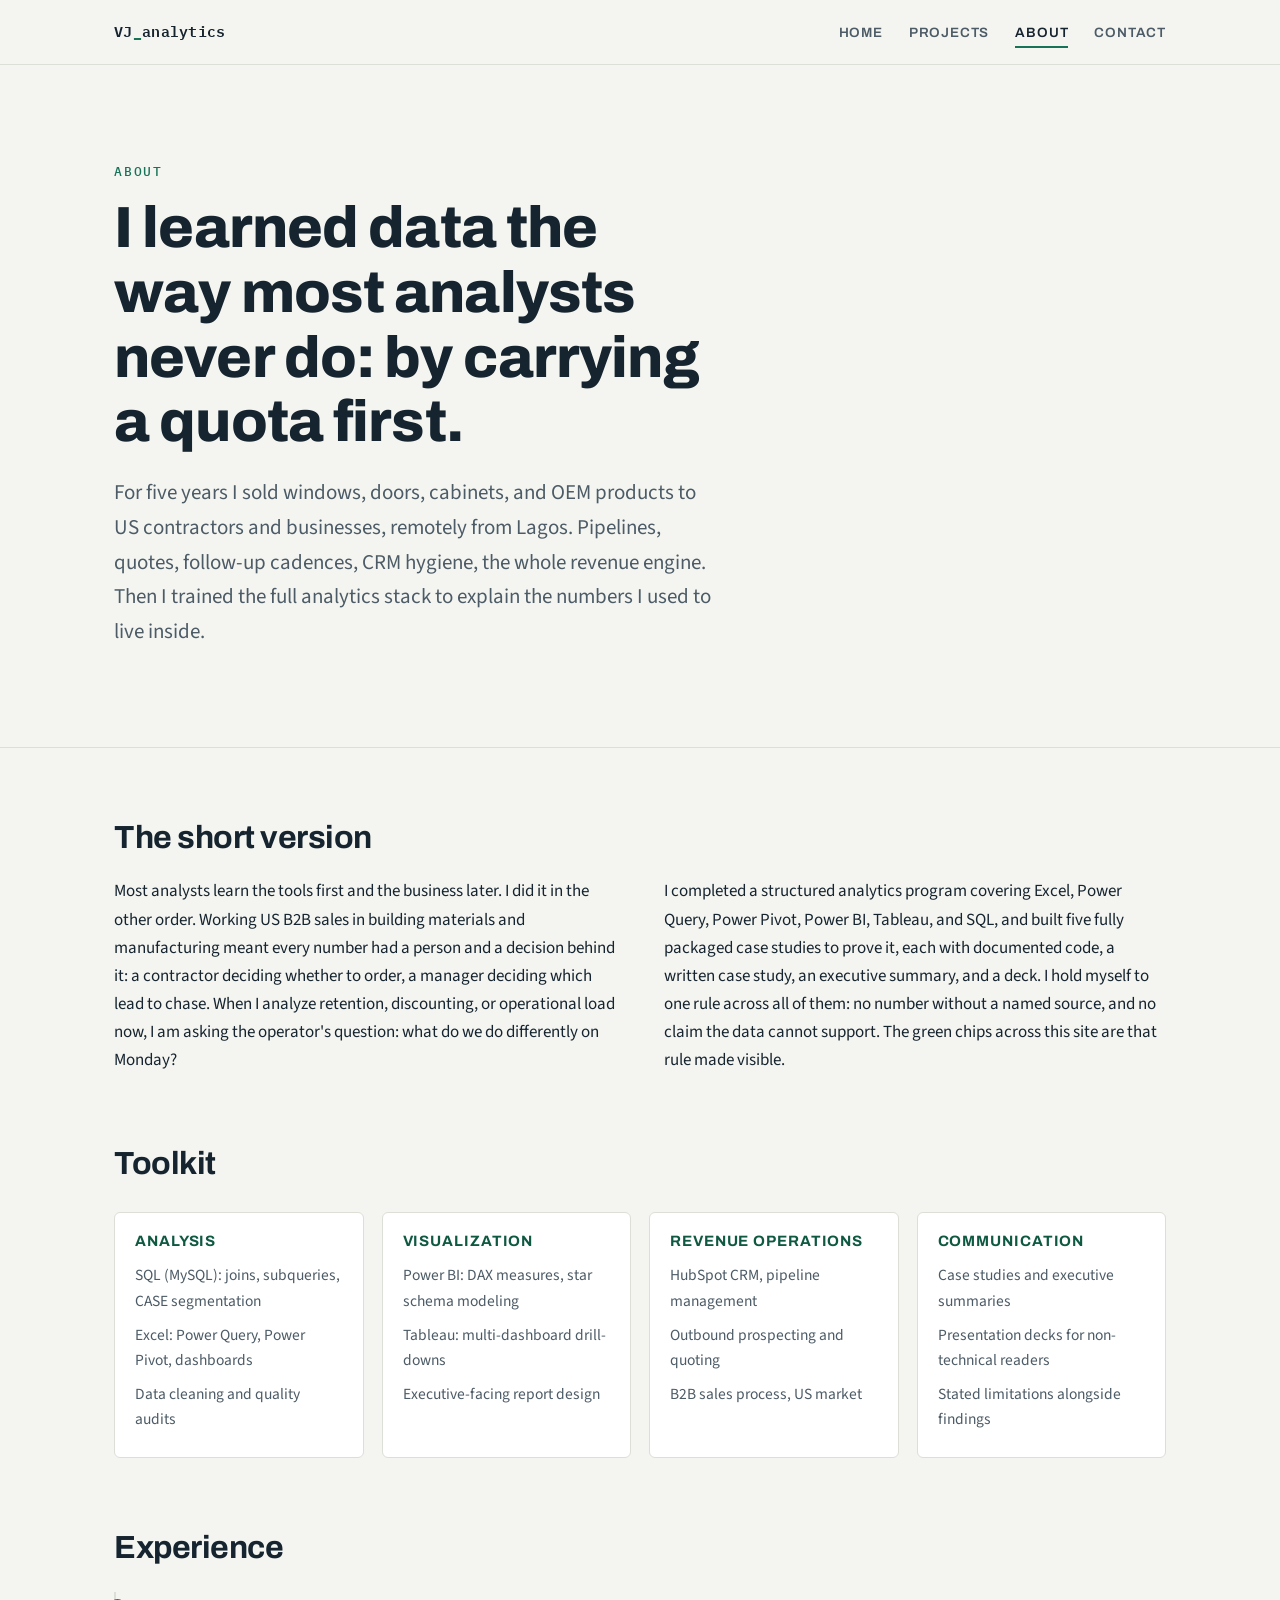
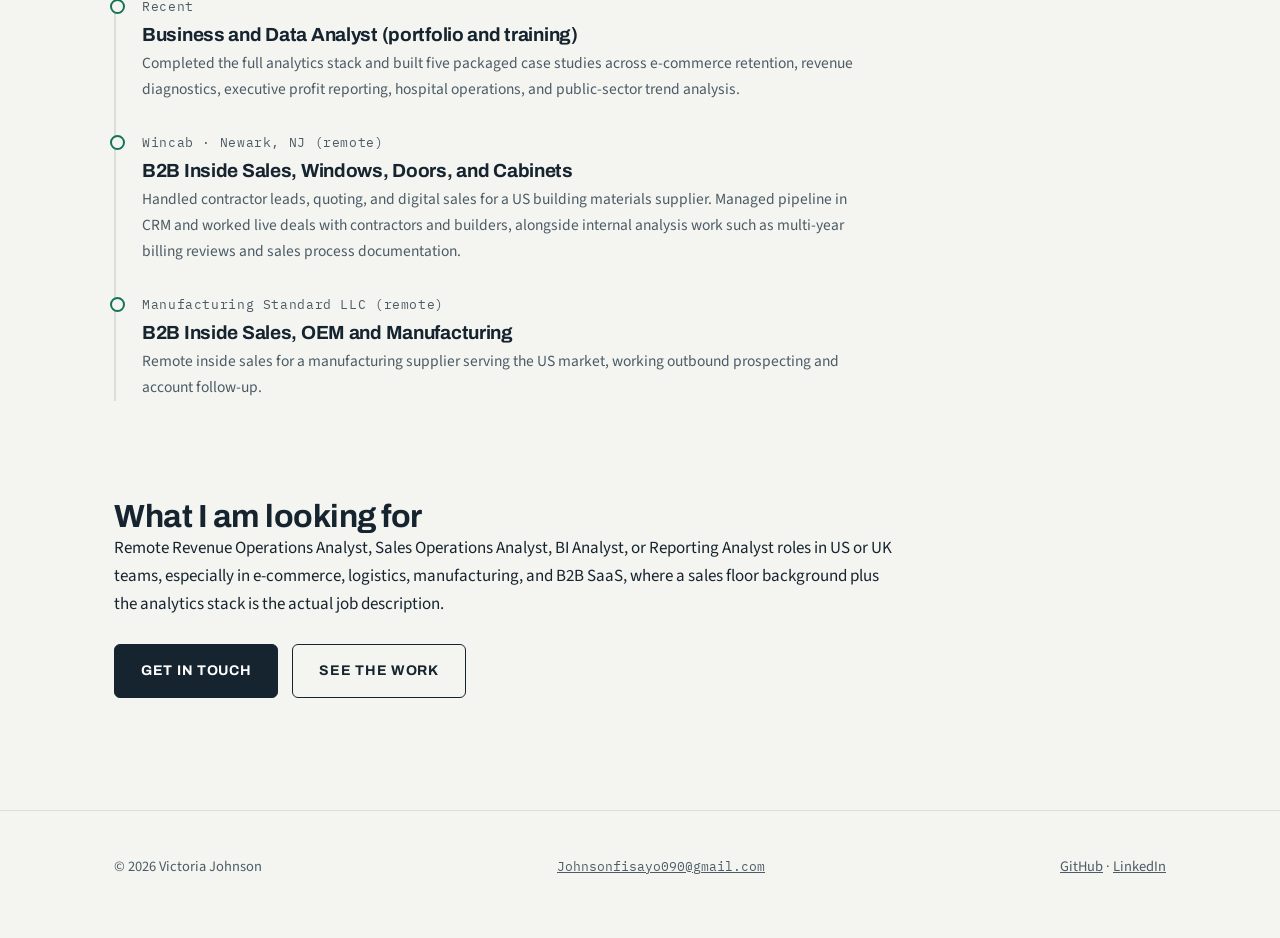
==== about.html @ cd7b1231 "Add files via upload Add portfolio website" ====
<!DOCTYPE html>
<html lang="en">
<head>
<meta charset="UTF-8">
<meta name="viewport" content="width=device-width, initial-scale=1">
<title>About · Victoria Johnson</title>
<meta name="description" content="Victoria Johnson: five years of US remote B2B sales, now a business and data analyst working in SQL, Power BI, Tableau, and Excel.">
<link rel="stylesheet" href="styles.css">
</head>
<body>
<header class="site"><div class="wrap nav">
  <a class="mark" href="index.html">VJ<b>_</b>analytics</a>
  <ul>
    <li><a href="index.html">Home</a></li>
    <li><a href="projects.html">Projects</a></li>
    <li><a class="on" href="about.html">About</a></li>
    <li><a href="contact.html">Contact</a></li>
  </ul>
</div></header>

<div class="hero" style="padding-bottom:64px"><div class="wrap">
  <div class="hero-grid">
    <div>
      <p class="eyebrow">About</p>
      <h1>I learned data the way most analysts never do: by carrying a quota first.</h1>
      <p class="lede">For five years I sold windows, doors, cabinets, and OEM products to US contractors and businesses, remotely from Lagos. Pipelines, quotes, follow-up cadences, CRM hygiene, the whole revenue engine. Then I trained the full analytics stack to explain the numbers I used to live inside.</p>
    </div>
    <figure class="portrait">
      <img src="assets/victoria-casual.jpg" alt="Victoria Johnson" onerror="this.closest('figure').style.display='none'">
      <figcaption>Lagos, Nigeria</figcaption>
    </figure>
  </div>
</div></div>

<section><div class="wrap">
  <h2>The short version</h2>
  <div class="two-col" style="margin-top:22px">
    <p>Most analysts learn the tools first and the business later. I did it in the other order. Working US B2B sales in building materials and manufacturing meant every number had a person and a decision behind it: a contractor deciding whether to order, a manager deciding which lead to chase. When I analyze retention, discounting, or operational load now, I am asking the operator's question: what do we do differently on Monday?</p>
    <p>I completed a structured analytics program covering Excel, Power Query, Power Pivot, Power BI, Tableau, and SQL, and built five fully packaged case studies to prove it, each with documented code, a written case study, an executive summary, and a deck. I hold myself to one rule across all of them: no number without a named source, and no claim the data cannot support. The green chips across this site are that rule made visible.</p>
  </div>
</div></section>

<section style="padding-top:0"><div class="wrap">
  <h2>Toolkit</h2>
  <div class="skill-groups">
    <div class="g"><h3>Analysis</h3><ul>
      <li>SQL (MySQL): joins, subqueries, CASE segmentation</li>
      <li>Excel: Power Query, Power Pivot, dashboards</li>
      <li>Data cleaning and quality audits</li>
    </ul></div>
    <div class="g"><h3>Visualization</h3><ul>
      <li>Power BI: DAX measures, star schema modeling</li>
      <li>Tableau: multi-dashboard drill-downs</li>
      <li>Executive-facing report design</li>
    </ul></div>
    <div class="g"><h3>Revenue operations</h3><ul>
      <li>HubSpot CRM, pipeline management</li>
      <li>Outbound prospecting and quoting</li>
      <li>B2B sales process, US market</li>
    </ul></div>
    <div class="g"><h3>Communication</h3><ul>
      <li>Case studies and executive summaries</li>
      <li>Presentation decks for non-technical readers</li>
      <li>Stated limitations alongside findings</li>
    </ul></div>
  </div>
</div></section>

<section style="padding-top:0"><div class="wrap">
  <h2>Experience</h2>
  <div class="timeline">
    <div class="t">
      <span class="when">Recent</span>
      <h3>Business and Data Analyst (portfolio and training)</h3>
      <p>Completed the full analytics stack and built five packaged case studies across e-commerce retention, revenue diagnostics, executive profit reporting, hospital operations, and public-sector trend analysis.</p>
    </div>
    <div class="t">
      <span class="when">Wincab · Newark, NJ (remote)</span>
      <h3>B2B Inside Sales, Windows, Doors, and Cabinets</h3>
      <p>Handled contractor leads, quoting, and digital sales for a US building materials supplier. Managed pipeline in CRM and worked live deals with contractors and builders, alongside internal analysis work such as multi-year billing reviews and sales process documentation.</p>
    </div>
    <div class="t">
      <span class="when">Manufacturing Standard LLC (remote)</span>
      <h3>B2B Inside Sales, OEM and Manufacturing</h3>
      <p>Remote inside sales for a manufacturing supplier serving the US market, working outbound prospecting and account follow-up.</p>
    </div>
  </div>
</div></section>

<section style="padding-top:0"><div class="wrap">
  <h2>What I am looking for</h2>
  <p>Remote Revenue Operations Analyst, Sales Operations Analyst, BI Analyst, or Reporting Analyst roles in US or UK teams, especially in e-commerce, logistics, manufacturing, and B2B SaaS, where a sales floor background plus the analytics stack is the actual job description.</p>
  <div class="btn-row" style="margin-top:26px">
    <a class="btn solid" href="contact.html">Get in touch</a>
    <a class="btn ghost" href="projects.html">See the work</a>
  </div>
</div></section>

<footer><div class="wrap foot">
  <span>© 2026 Victoria Johnson</span>
  <span class="mono"><a href="mailto:Johnsonfisayo090@gmail.com">Johnsonfisayo090@gmail.com</a></span>
  <span><a href="https://github.com/Vickytoria-lab">GitHub</a> · <a href="https://linkedin.com/in/victoria-johnson-a35b73405">LinkedIn</a></span>
</div></footer>
</body>
</html>
---- styles.css ----
/* Victoria Johnson · Evidence-ledger design system */
@import url('https://fonts.googleapis.com/css2?family=Archivo:wght@500;600;700;800&family=Source+Sans+3:ital,wght@0,400;0,600;1,400&family=IBM+Plex+Mono:wght@400;500;600&display=swap');

:root{
  --ink:#16242F;
  --ink-soft:#4C5B66;
  --paper:#F4F5F1;
  --panel:#FFFFFF;
  --line:#DBDFD6;
  --green:#177357;
  --green-deep:#0F5942;
  --green-soft:#E7F0EB;
  --amber:#A96A1C;
  --max:1100px;
  --radius:6px;
}
*{margin:0;padding:0;box-sizing:border-box}
html{scroll-behavior:smooth}
@media (prefers-reduced-motion:reduce){html{scroll-behavior:auto}*{animation:none!important;transition:none!important}}
body{
  font-family:'Source Sans 3',system-ui,sans-serif;
  font-size:17px;line-height:1.65;
  color:var(--ink);background:var(--paper);
  -webkit-font-smoothing:antialiased;
}
a{color:var(--green-deep)}
a:focus-visible,button:focus-visible{outline:2px solid var(--green);outline-offset:3px}
.wrap{max-width:var(--max);margin:0 auto;padding:0 24px}

/* ---------- nav ---------- */
header.site{
  position:sticky;top:0;z-index:50;
  background:rgba(244,245,241,.92);backdrop-filter:blur(8px);
  border-bottom:1px solid var(--line);
}
.nav{display:flex;align-items:center;justify-content:space-between;height:64px}
.mark{font-family:'IBM Plex Mono',monospace;font-weight:600;font-size:15px;color:var(--ink);text-decoration:none;letter-spacing:.02em}
.mark b{color:var(--green)}
.nav ul{display:flex;gap:26px;list-style:none}
.nav ul a{font-family:'Archivo',sans-serif;font-weight:600;font-size:13.5px;letter-spacing:.06em;text-transform:uppercase;text-decoration:none;color:var(--ink-soft);padding:6px 0;border-bottom:2px solid transparent}
.nav ul a:hover{color:var(--ink)}
.nav ul a.on{color:var(--ink);border-bottom-color:var(--green)}
@media(max-width:640px){.nav ul{gap:16px}.nav ul a{font-size:12px}}

/* ---------- type ---------- */
h1,h2,h3{font-family:'Archivo',sans-serif;line-height:1.12;letter-spacing:-.015em}
h1{font-weight:800;font-size:clamp(34px,5.5vw,58px)}
h2{font-weight:700;font-size:clamp(24px,3.2vw,32px)}
h3{font-weight:700;font-size:19px}
.eyebrow{font-family:'IBM Plex Mono',monospace;font-size:12.5px;font-weight:500;letter-spacing:.14em;text-transform:uppercase;color:var(--green);margin-bottom:14px}
.lede{font-size:clamp(18px,2.2vw,21px);color:var(--ink-soft);max-width:46em}
p{max-width:46em}

/* ---------- evidence chip: the signature ---------- */
.chip{
  display:inline-flex;align-items:center;gap:6px;
  font-family:'IBM Plex Mono',monospace;font-size:11px;font-weight:500;
  color:var(--green-deep);background:var(--green-soft);
  border:1px solid #BFD8CC;border-radius:100px;
  padding:2.5px 10px;vertical-align:middle;white-space:nowrap;
  letter-spacing:.01em;
}
.chip::before{content:"";width:6px;height:6px;border-radius:50%;background:var(--green)}
.num{font-family:'IBM Plex Mono',monospace;font-weight:600;font-variant-numeric:tabular-nums}

/* ---------- sections ---------- */
section{padding:72px 0}
.hero{padding:96px 0 72px;border-bottom:1px solid var(--line)}
.hero h1{max-width:15em;margin:0 0 20px}
.hero .lede{margin-bottom:34px}
.rule-label{display:flex;align-items:center;gap:14px;margin-bottom:34px}
.rule-label::after{content:"";flex:1;height:1px;background:var(--line)}

/* ---------- stat cards ---------- */
.stats{display:grid;grid-template-columns:repeat(auto-fit,minmax(230px,1fr));gap:16px;margin:36px 0 0}
.stat{background:var(--panel);border:1px solid var(--line);border-radius:var(--radius);padding:22px 20px 18px}
.stat .num{display:block;font-size:34px;color:var(--ink);line-height:1.1}
.stat .label{display:block;font-size:14.5px;color:var(--ink-soft);margin:6px 0 12px;line-height:1.4}

/* ---------- buttons ---------- */
.btn{display:inline-block;font-family:'Archivo',sans-serif;font-weight:700;font-size:14px;letter-spacing:.05em;text-transform:uppercase;text-decoration:none;padding:14px 26px;border-radius:var(--radius);border:1.5px solid var(--ink)}
.btn.solid{background:var(--ink);color:#fff}
.btn.solid:hover{background:var(--green-deep);border-color:var(--green-deep)}
.btn.ghost{color:var(--ink)}
.btn.ghost:hover{border-color:var(--green);color:var(--green-deep)}
.btn-row{display:flex;gap:14px;flex-wrap:wrap}

/* ---------- project cards ---------- */
.cards{display:grid;grid-template-columns:repeat(auto-fill,minmax(320px,1fr));gap:18px;margin-top:36px}
.card{background:var(--panel);border:1px solid var(--line);border-radius:var(--radius);padding:26px 24px;display:flex;flex-direction:column;text-decoration:none;color:var(--ink);transition:border-color .15s, transform .15s}
.card:hover{border-color:var(--green);transform:translateY(-2px)}
.card .tools{font-family:'IBM Plex Mono',monospace;font-size:11.5px;color:var(--ink-soft);letter-spacing:.06em;text-transform:uppercase;margin-bottom:12px}
.card h3{margin-bottom:10px}
.card p{font-size:15.5px;color:var(--ink-soft);flex:1}
.card .go{font-family:'Archivo',sans-serif;font-weight:700;font-size:13px;letter-spacing:.06em;text-transform:uppercase;color:var(--green-deep);margin-top:18px}

/* ---------- case pages ---------- */
.case-head{padding:72px 0 48px;border-bottom:1px solid var(--line)}
.meta{display:flex;flex-wrap:wrap;gap:10px 28px;margin-top:26px;font-family:'IBM Plex Mono',monospace;font-size:13px;color:var(--ink-soft)}
.meta b{color:var(--ink);font-weight:600}
.case section{padding:52px 0;border-bottom:1px solid var(--line)}
.case section:last-of-type{border-bottom:none}
.case h2{margin-bottom:18px}
.case p + p{margin-top:14px}
.finding{background:var(--panel);border:1px solid var(--line);border-left:3px solid var(--green);border-radius:var(--radius);padding:22px 24px;margin-top:16px}
.finding h3{margin-bottom:8px}
.finding p{font-size:16px;color:var(--ink-soft)}
.caveat{background:#FBF6EC;border:1px solid #E8DCC2;border-left:3px solid var(--amber);border-radius:var(--radius);padding:20px 24px;margin-top:16px;font-size:15.5px;color:#5C4A28}
.artifact-list{list-style:none;margin-top:14px}
.artifact-list li{display:flex;align-items:baseline;gap:12px;padding:12px 0;border-bottom:1px dashed var(--line);font-size:15.5px}
.artifact-list li::before{content:"→";font-family:'IBM Plex Mono',monospace;color:var(--green)}
.shot{margin-top:26px}
.shot img{width:100%;border:1px solid var(--line);border-radius:var(--radius);display:block}
.shot figcaption{font-family:'IBM Plex Mono',monospace;font-size:12px;color:var(--ink-soft);margin-top:8px}

/* ---------- about / lists ---------- */
.two-col{display:grid;grid-template-columns:1fr 1fr;gap:48px}
@media(max-width:820px){.two-col{grid-template-columns:1fr}}
.skill-groups{display:grid;grid-template-columns:repeat(auto-fit,minmax(240px,1fr));gap:18px;margin-top:30px}
.skill-groups .g{background:var(--panel);border:1px solid var(--line);border-radius:var(--radius);padding:20px}
.skill-groups h3{font-size:15px;text-transform:uppercase;letter-spacing:.06em;margin-bottom:10px;color:var(--green-deep)}
.skill-groups ul{list-style:none;font-size:15.5px;color:var(--ink-soft)}
.skill-groups li{padding:4px 0}
.timeline{margin-top:26px;border-left:2px solid var(--line);padding-left:26px}
.timeline .t{margin-bottom:26px;position:relative}
.timeline .t::before{content:"";position:absolute;left:-32.5px;top:7px;width:11px;height:11px;border-radius:50%;background:var(--paper);border:2.5px solid var(--green)}
.timeline .when{font-family:'IBM Plex Mono',monospace;font-size:12.5px;color:var(--ink-soft);letter-spacing:.05em}
.timeline h3{margin:4px 0 6px}
.timeline p{font-size:15.5px;color:var(--ink-soft)}

/* ---------- contact ---------- */
.contact-grid{display:grid;grid-template-columns:repeat(auto-fit,minmax(260px,1fr));gap:18px;margin-top:36px}
.contact-grid a{background:var(--panel);border:1px solid var(--line);border-radius:var(--radius);padding:24px;text-decoration:none;color:var(--ink);display:block;transition:border-color .15s}
.contact-grid a:hover{border-color:var(--green)}
.contact-grid .k{font-family:'IBM Plex Mono',monospace;font-size:12px;letter-spacing:.1em;text-transform:uppercase;color:var(--green);display:block;margin-bottom:8px}
.contact-grid .v{font-weight:600;word-break:break-all}

/* ---------- portraits ---------- */
.hero-grid{display:grid;grid-template-columns:1.5fr 1fr;gap:56px;align-items:center}
@media(max-width:820px){.hero-grid{grid-template-columns:1fr}.hero-grid .portrait{max-width:340px}}
.portrait{position:relative}
.portrait img{width:100%;display:block;border-radius:var(--radius);border:1px solid var(--line);box-shadow:0 18px 40px -22px rgba(22,36,47,.35)}
.portrait figcaption{font-family:'IBM Plex Mono',monospace;font-size:12px;color:var(--ink-soft);margin-top:10px}
.portrait::after{content:"";position:absolute;inset:14px -14px -14px 14px;border:1.5px solid var(--green);border-radius:var(--radius);z-index:-1}

/* ---------- pager ---------- */
.pager{display:flex;justify-content:space-between;gap:16px;padding:34px 0 8px}
.pager a{font-family:'Archivo',sans-serif;font-weight:700;font-size:13.5px;letter-spacing:.05em;text-transform:uppercase;text-decoration:none;color:var(--ink);border:1.5px solid var(--line);border-radius:var(--radius);padding:14px 20px;flex:1;max-width:340px}
.pager a:hover{border-color:var(--green);color:var(--green-deep)}
.pager .next{text-align:right;margin-left:auto}
.pager small{display:block;font-family:'IBM Plex Mono',monospace;font-weight:400;font-size:11px;letter-spacing:.1em;color:var(--ink-soft);text-transform:uppercase;margin-bottom:4px}

/* ---------- footer ---------- */
footer{border-top:1px solid var(--line);padding:44px 0 60px;margin-top:40px}
.foot{display:flex;flex-wrap:wrap;gap:18px 40px;justify-content:space-between;align-items:baseline;font-size:14.5px;color:var(--ink-soft)}
.foot a{color:var(--ink-soft)}
.foot .mono{font-family:'IBM Plex Mono',monospace;font-size:12.5px}
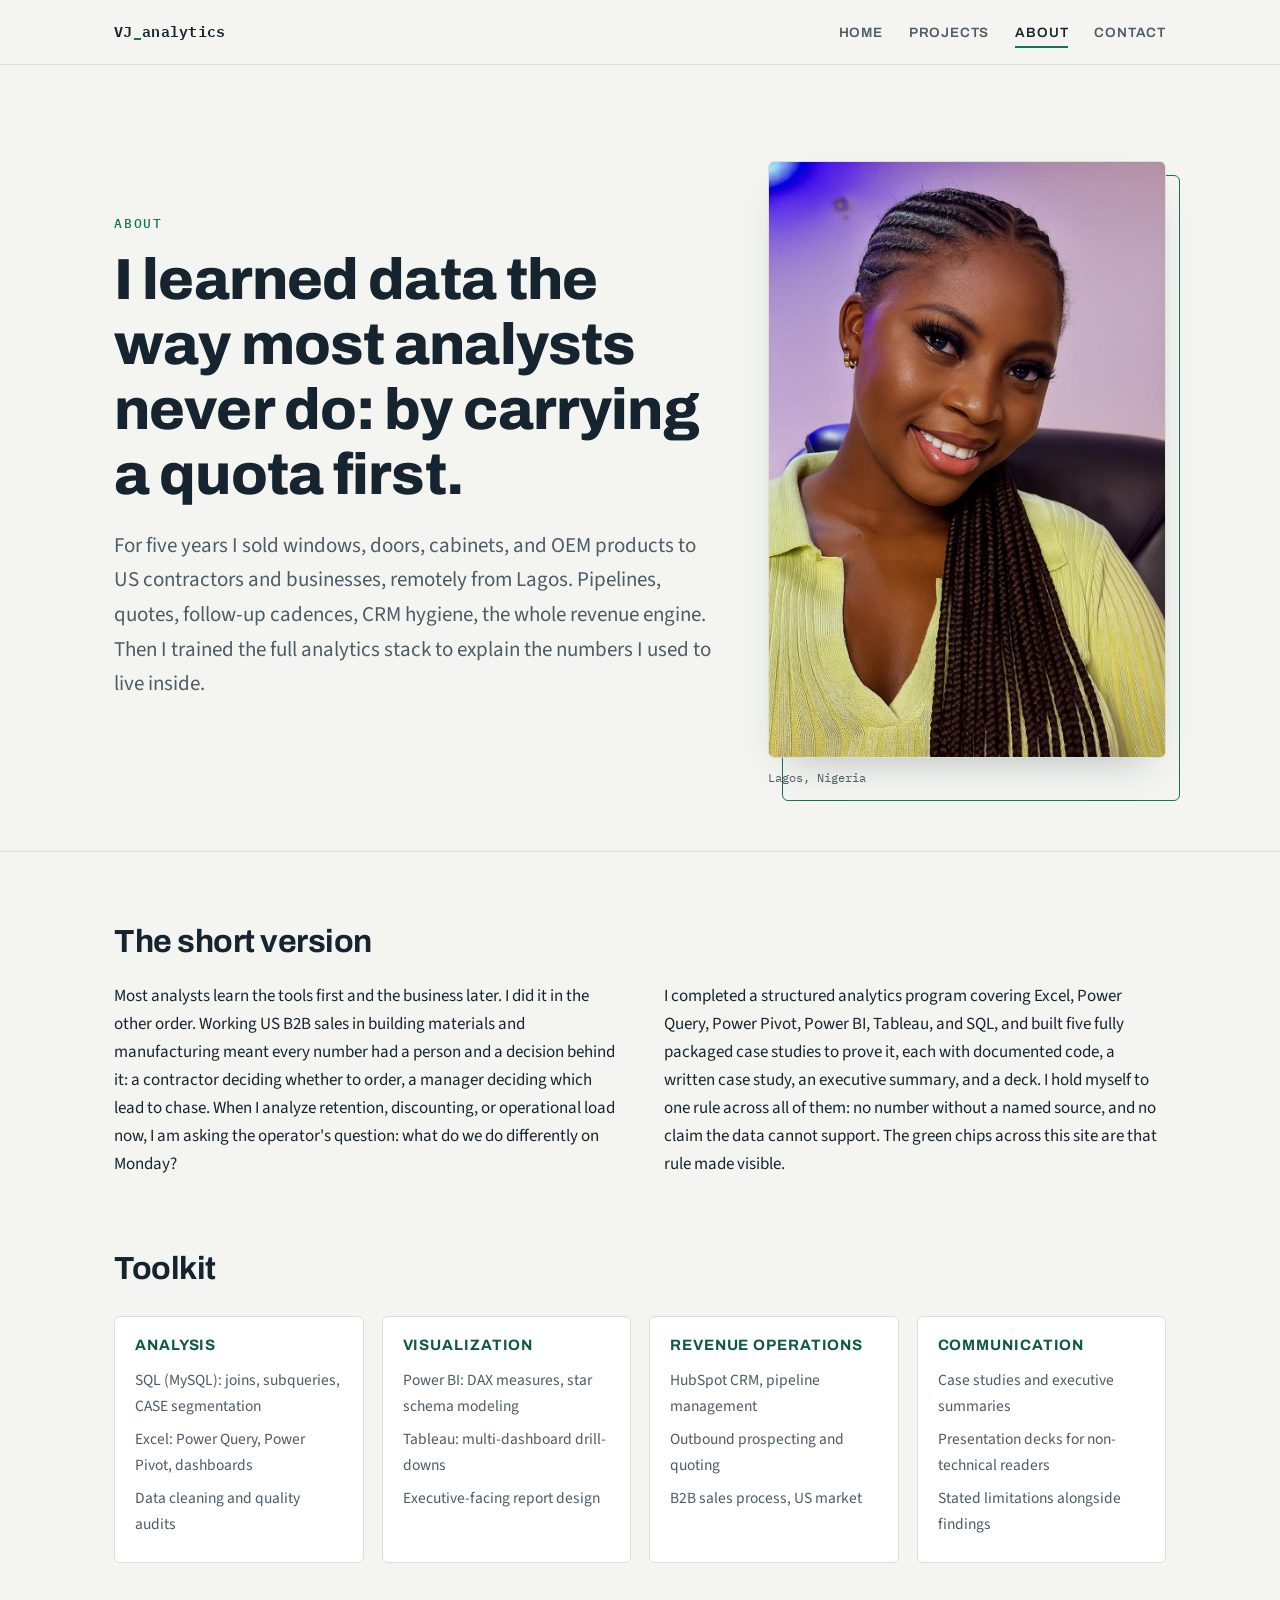
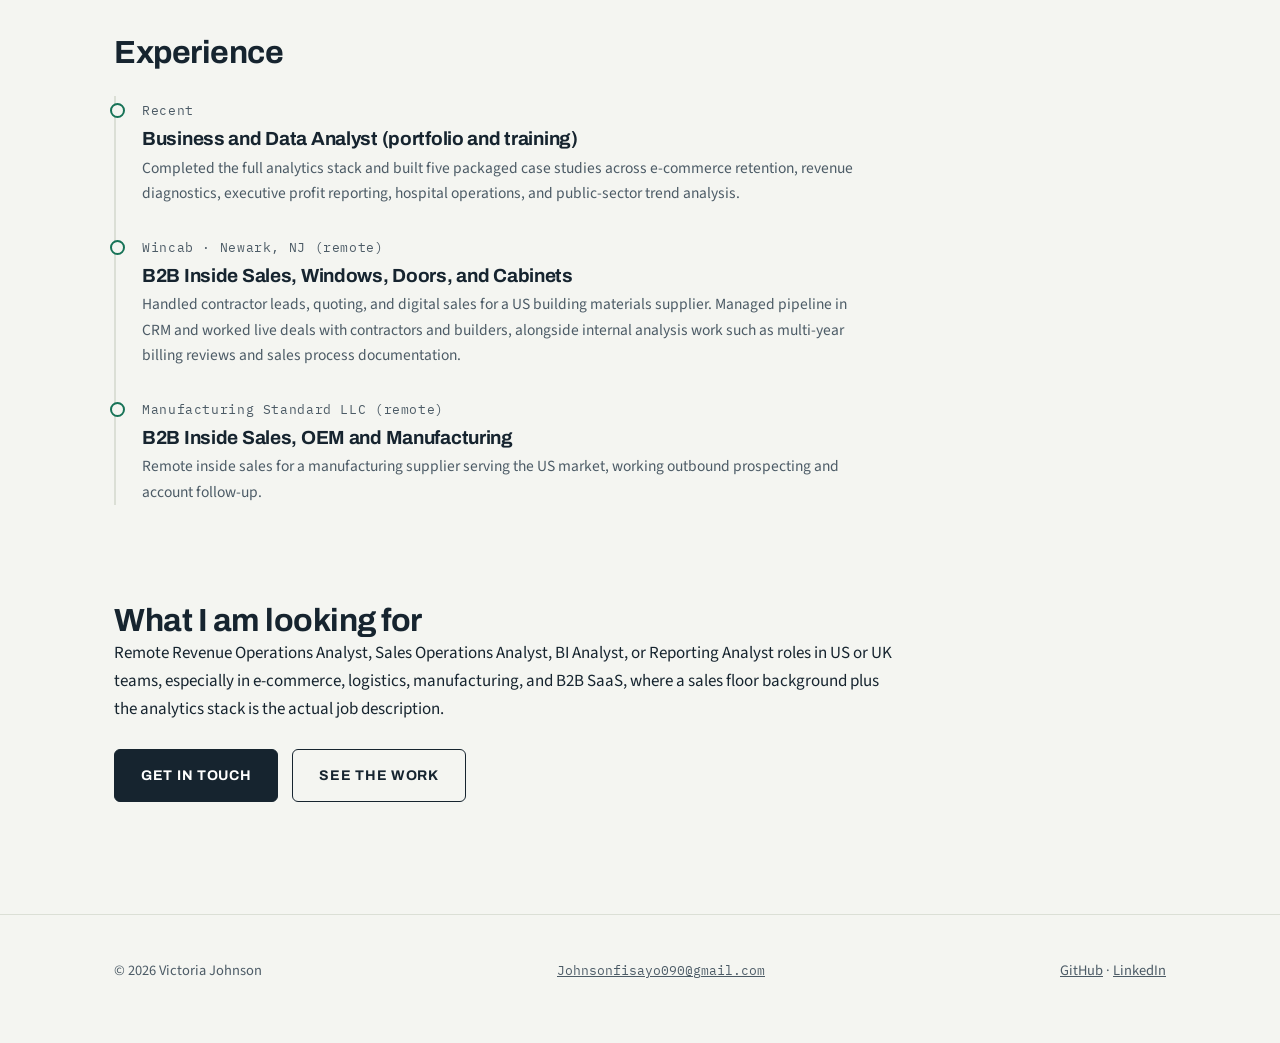
==== commit 28f1d881: "Add files via upload" ====
--- a/about.html
+++ b/about.html
@@ -26,7 +26,7 @@
       <p class="lede">For five years I sold windows, doors, cabinets, and OEM products to US contractors and businesses, remotely from Lagos. Pipelines, quotes, follow-up cadences, CRM hygiene, the whole revenue engine. Then I trained the full analytics stack to explain the numbers I used to live inside.</p>
     </div>
     <figure class="portrait">
-      <img src="assets/victoria-casual.jpg" alt="Victoria Johnson" onerror="this.closest('figure').style.display='none'">
+      <img src="victoria-casual.jpg" alt="Victoria Johnson" onerror="this.closest('figure').style.display='none'">
       <figcaption>Lagos, Nigeria</figcaption>
     </figure>
   </div>
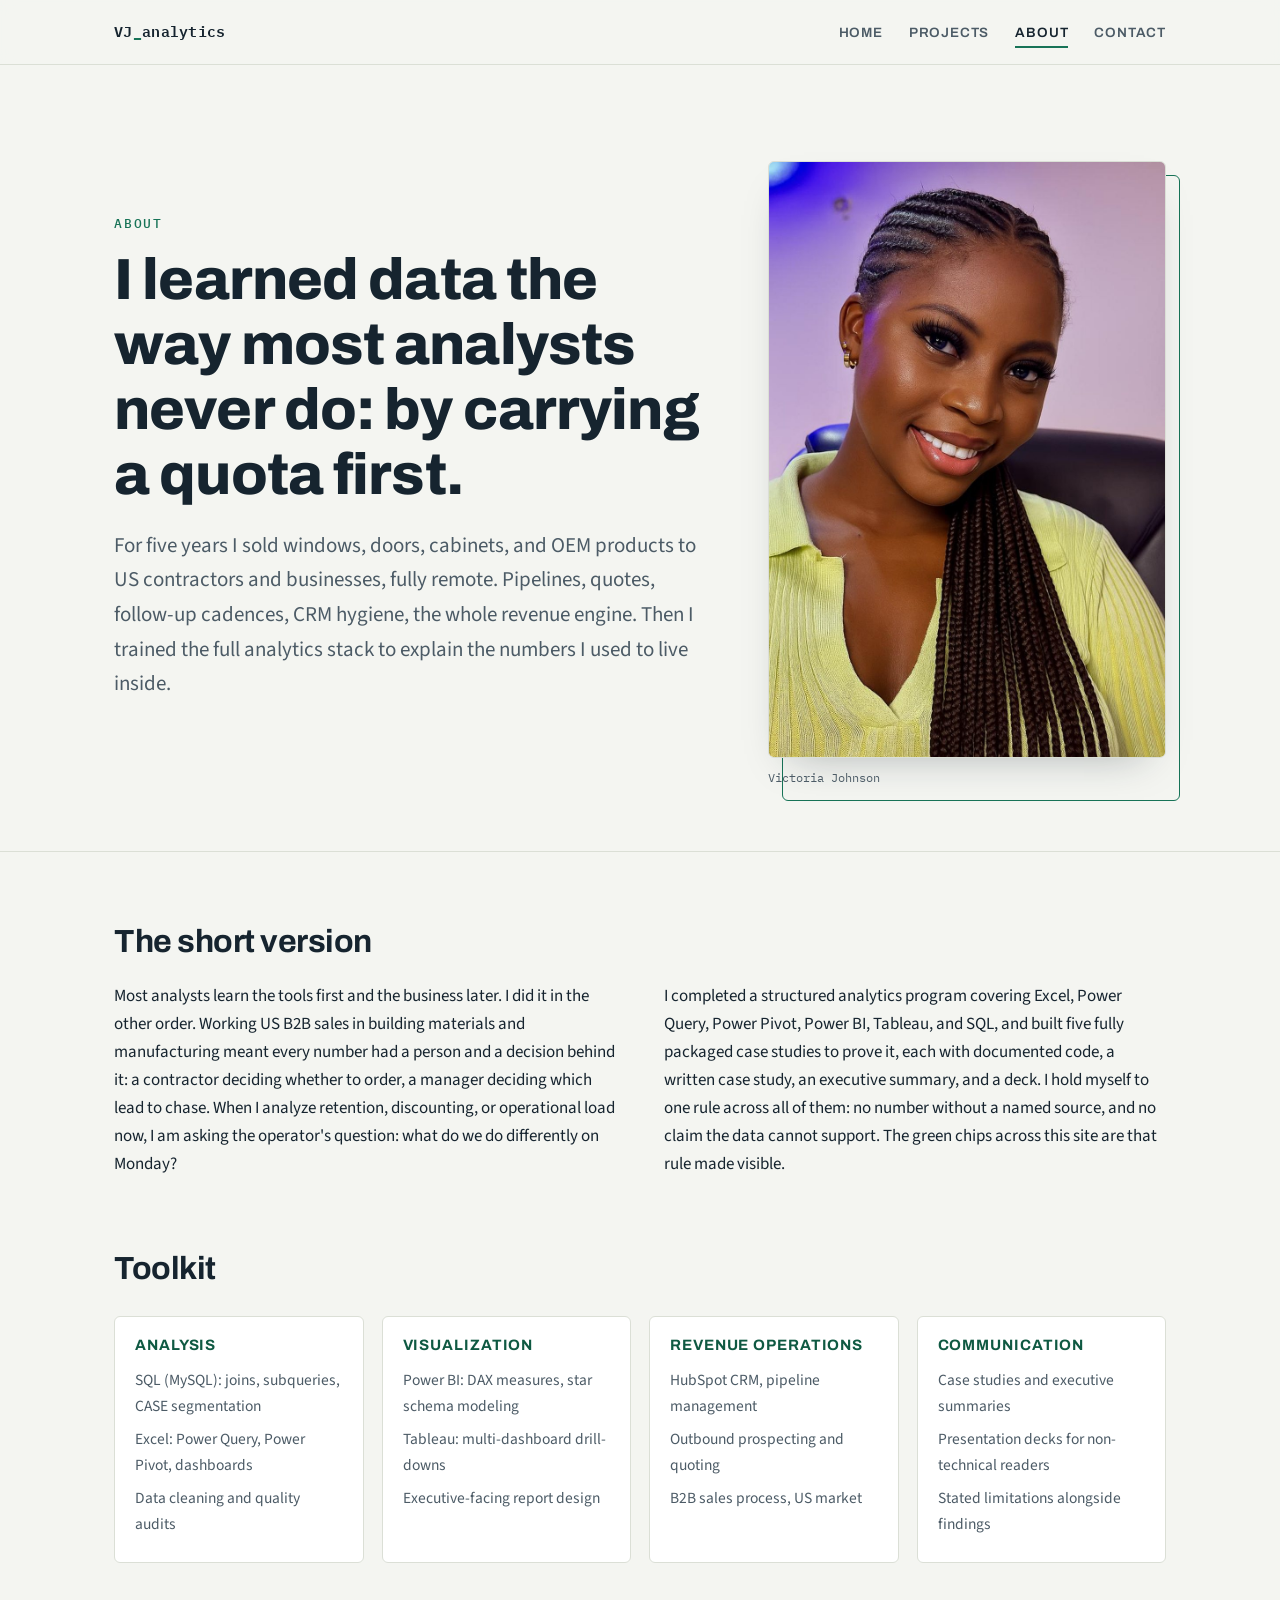
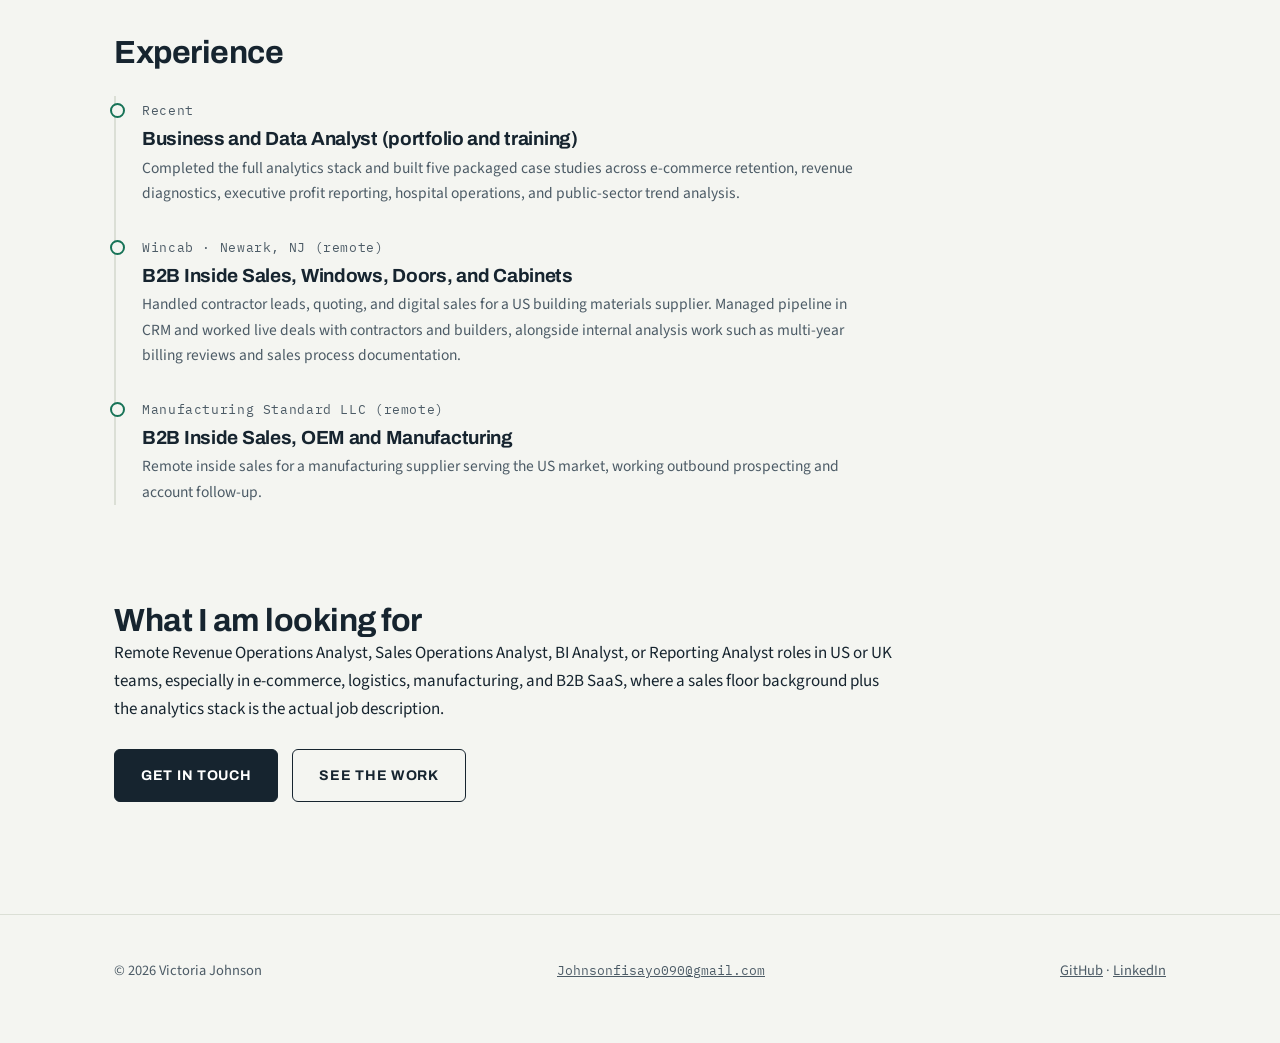
==== commit 454e9c30: "Add files via upload" ====
--- a/about.html
+++ b/about.html
@@ -23,11 +23,11 @@
     <div>
       <p class="eyebrow">About</p>
       <h1>I learned data the way most analysts never do: by carrying a quota first.</h1>
-      <p class="lede">For five years I sold windows, doors, cabinets, and OEM products to US contractors and businesses, remotely from Lagos. Pipelines, quotes, follow-up cadences, CRM hygiene, the whole revenue engine. Then I trained the full analytics stack to explain the numbers I used to live inside.</p>
+      <p class="lede">For five years I sold windows, doors, cabinets, and OEM products to US contractors and businesses, fully remote. Pipelines, quotes, follow-up cadences, CRM hygiene, the whole revenue engine. Then I trained the full analytics stack to explain the numbers I used to live inside.</p>
     </div>
     <figure class="portrait">
       <img src="victoria-casual.jpg" alt="Victoria Johnson" onerror="this.closest('figure').style.display='none'">
-      <figcaption>Lagos, Nigeria</figcaption>
+      <figcaption>Victoria Johnson</figcaption>
     </figure>
   </div>
 </div></div>
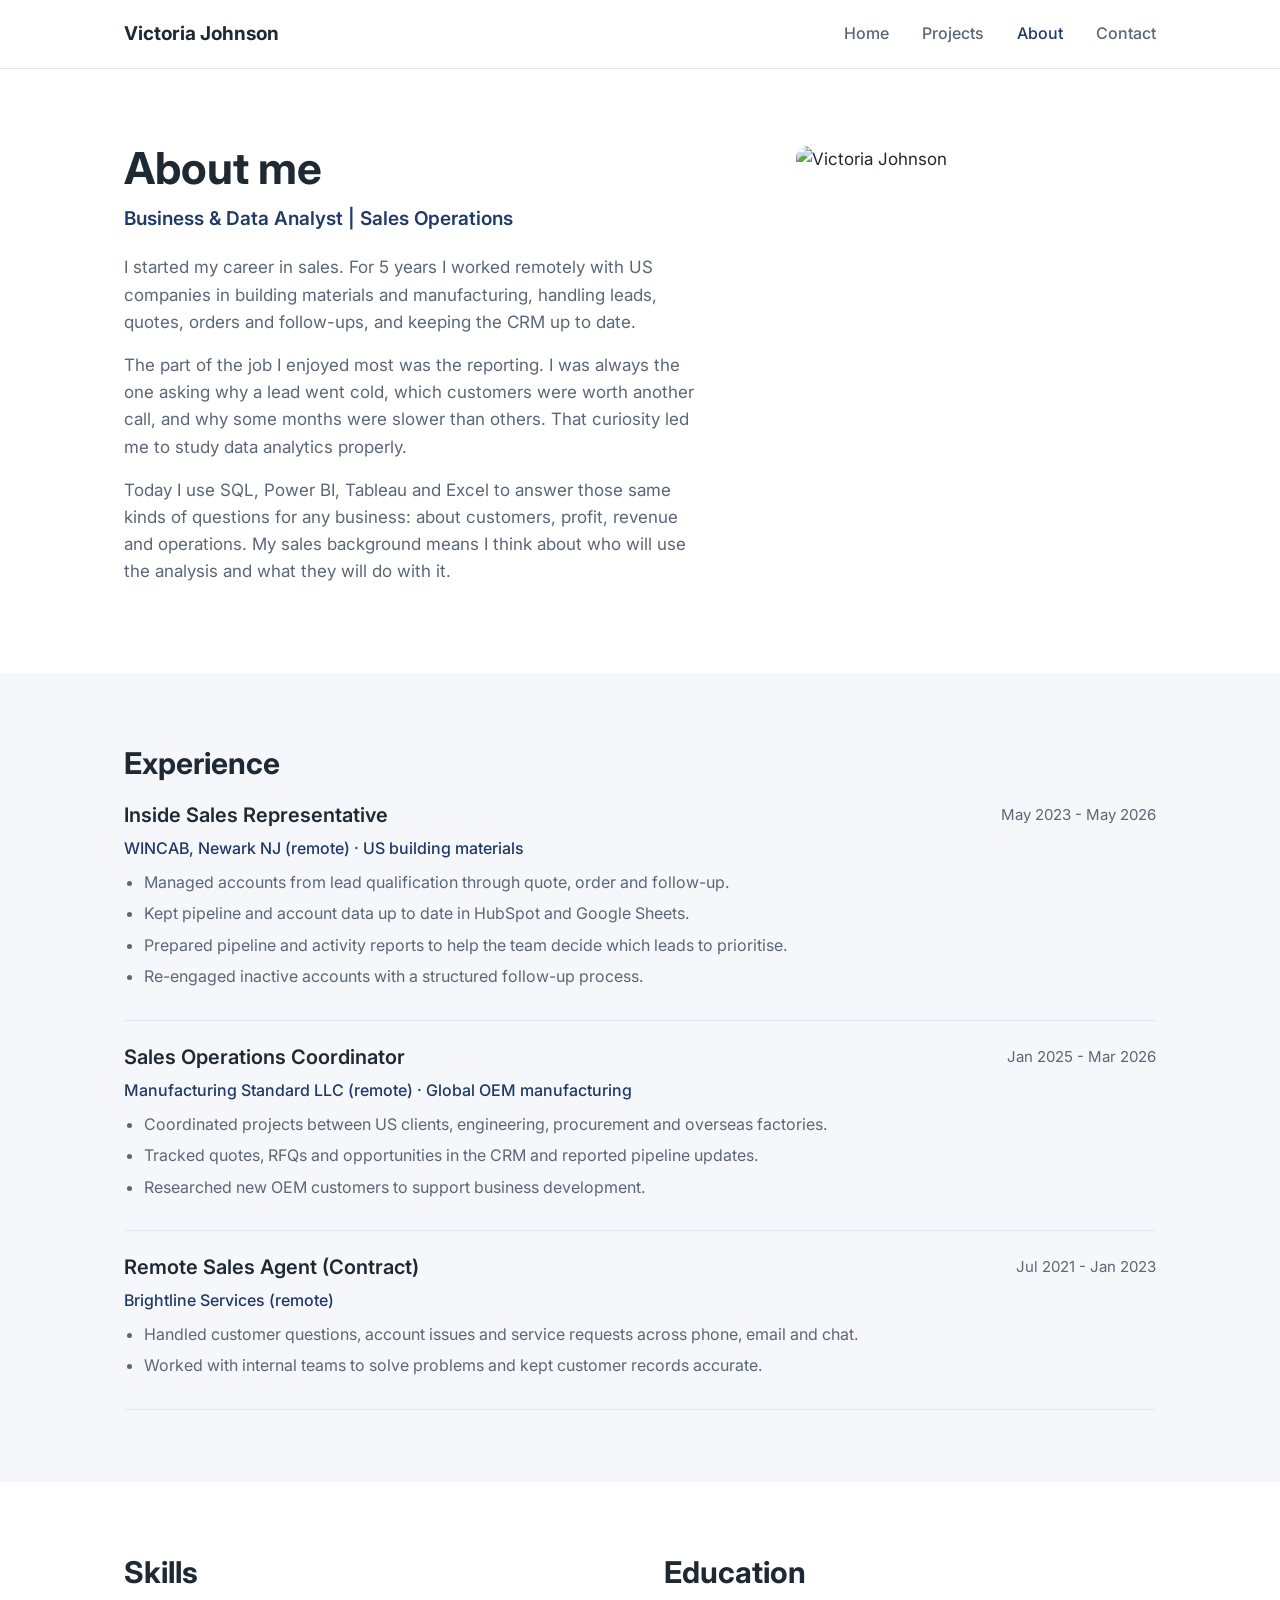
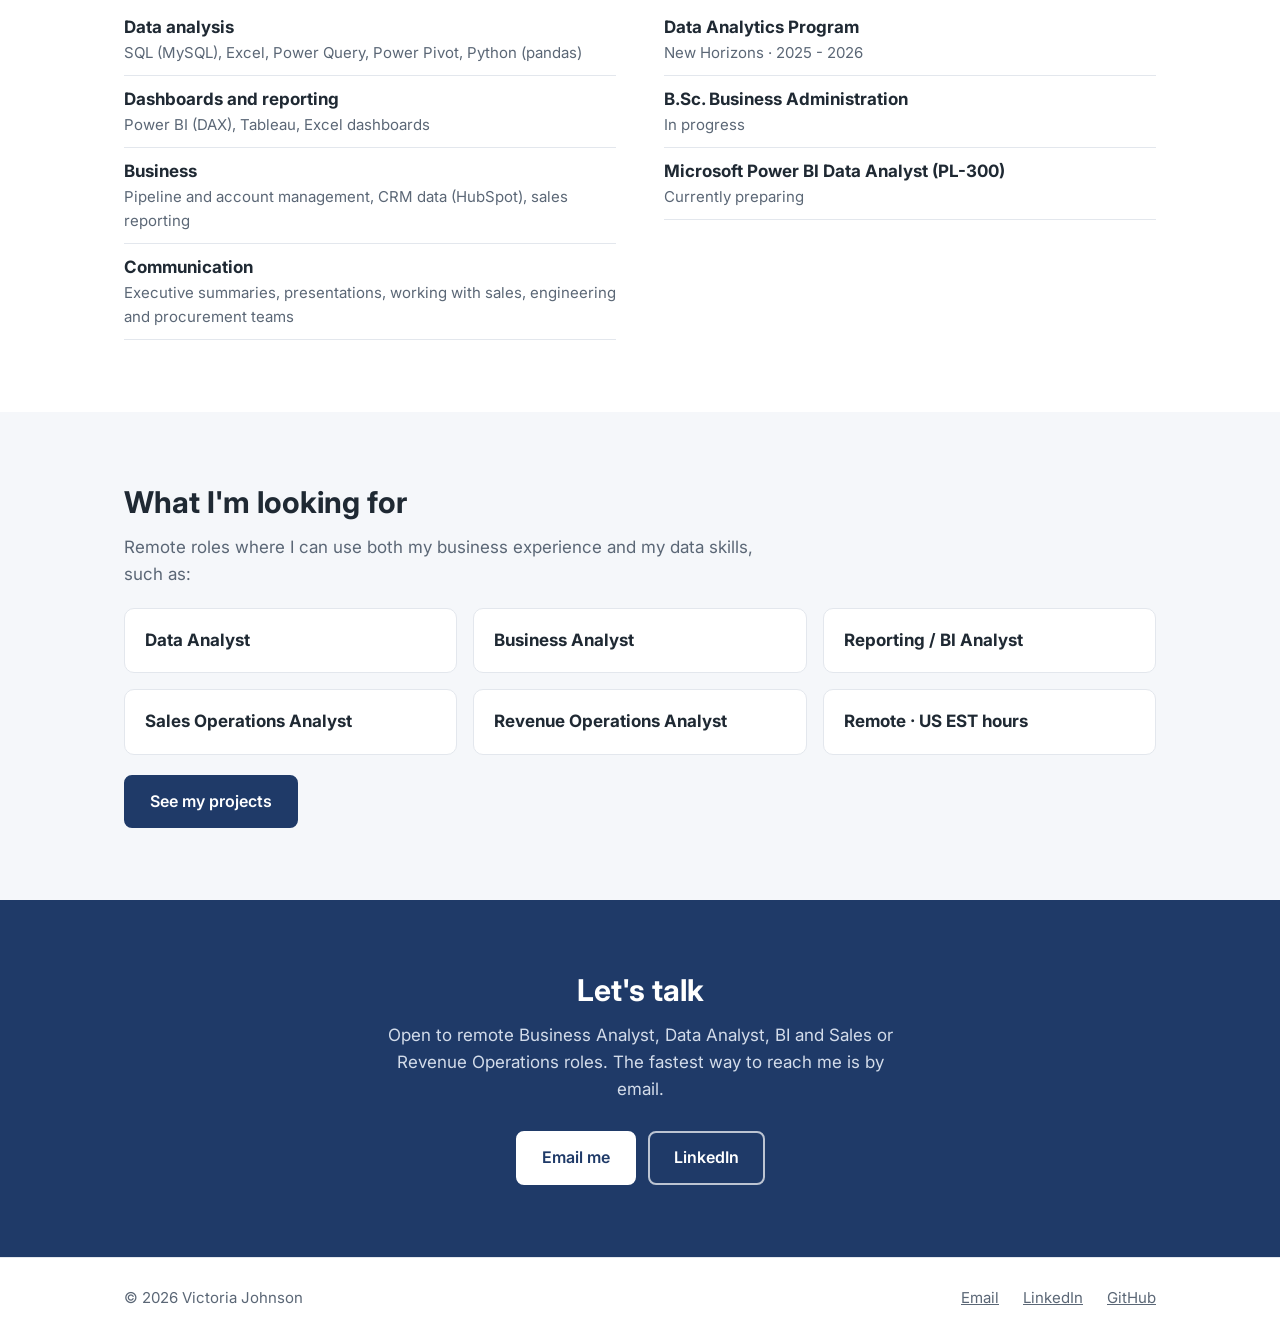
==== commit 1bcf88d4: "Add files via upload" ====
--- a/about.html
+++ b/about.html
@@ -3,103 +3,133 @@
 <head>
 <meta charset="UTF-8">
 <meta name="viewport" content="width=device-width, initial-scale=1">
-<title>About · Victoria Johnson</title>
-<meta name="description" content="Victoria Johnson: five years of US remote B2B sales, now a business and data analyst working in SQL, Power BI, Tableau, and Excel.">
+<title>About | Victoria Johnson</title>
+<meta name="description" content="About Victoria Johnson: 5 years in US B2B sales, now a Business & Data Analyst working with SQL, Power BI, Tableau and Excel.">
 <link rel="stylesheet" href="styles.css">
 </head>
 <body>
-<header class="site"><div class="wrap nav">
-  <a class="mark" href="index.html">VJ<b>_</b>analytics</a>
-  <ul>
-    <li><a href="index.html">Home</a></li>
-    <li><a href="projects.html">Projects</a></li>
-    <li><a class="on" href="about.html">About</a></li>
-    <li><a href="contact.html">Contact</a></li>
-  </ul>
-</div></header>
 
-<div class="hero" style="padding-bottom:64px"><div class="wrap">
-  <div class="hero-grid">
+<header class="site-header">
+  <div class="container">
+    <a class="logo" href="index.html">Victoria Johnson</a>
+    <nav class="site-nav">
+      <a href="index.html">Home</a>
+      <a href="projects.html">Projects</a>
+      <a class="active" href="about.html">About</a>
+      <a href="contact.html">Contact</a>
+    </nav>
+  </div>
+</header>
+
+<section class="about-top">
+  <div class="container">
     <div>
-      <p class="eyebrow">About</p>
-      <h1>I learned data the way most analysts never do: by carrying a quota first.</h1>
-      <p class="lede">For five years I sold windows, doors, cabinets, and OEM products to US contractors and businesses, fully remote. Pipelines, quotes, follow-up cadences, CRM hygiene, the whole revenue engine. Then I trained the full analytics stack to explain the numbers I used to live inside.</p>
+      <h1>About me</h1>
+      <p class="role" style="color: var(--navy); font-weight: 600; font-size: 19px; margin: 8px 0 20px;">Business &amp; Data Analyst | Sales Operations</p>
+      <p>I started my career in sales. For 5 years I worked remotely with US companies in building materials and manufacturing, handling leads, quotes, orders and follow-ups, and keeping the CRM up to date.</p>
+      <p>The part of the job I enjoyed most was the reporting. I was always the one asking why a lead went cold, which customers were worth another call, and why some months were slower than others. That curiosity led me to study data analytics properly.</p>
+      <p>Today I use SQL, Power BI, Tableau and Excel to answer those same kinds of questions for any business: about customers, profit, revenue and operations. My sales background means I think about who will use the analysis and what they will do with it.</p>
     </div>
-    <figure class="portrait">
-      <img src="victoria-casual.jpg" alt="Victoria Johnson" onerror="this.closest('figure').style.display='none'">
-      <figcaption>Victoria Johnson</figcaption>
-    </figure>
+    <img src="assets/victoria-casual.jpg" alt="Victoria Johnson">
   </div>
-</div></div>
+</section>
 
-<section><div class="wrap">
-  <h2>The short version</h2>
-  <div class="two-col" style="margin-top:22px">
-    <p>Most analysts learn the tools first and the business later. I did it in the other order. Working US B2B sales in building materials and manufacturing meant every number had a person and a decision behind it: a contractor deciding whether to order, a manager deciding which lead to chase. When I analyze retention, discounting, or operational load now, I am asking the operator's question: what do we do differently on Monday?</p>
-    <p>I completed a structured analytics program covering Excel, Power Query, Power Pivot, Power BI, Tableau, and SQL, and built five fully packaged case studies to prove it, each with documented code, a written case study, an executive summary, and a deck. I hold myself to one rule across all of them: no number without a named source, and no claim the data cannot support. The green chips across this site are that rule made visible.</p>
+<section class="bg-light">
+  <div class="container">
+    <h2>Experience</h2>
+
+    <div class="job">
+      <div class="job-head"><h3>Inside Sales Representative</h3><span>May 2023 - May 2026</span></div>
+      <p class="company">WINCAB, Newark NJ (remote) &middot; US building materials</p>
+      <ul>
+        <li>Managed accounts from lead qualification through quote, order and follow-up.</li>
+        <li>Kept pipeline and account data up to date in HubSpot and Google Sheets.</li>
+        <li>Prepared pipeline and activity reports to help the team decide which leads to prioritise.</li>
+        <li>Re-engaged inactive accounts with a structured follow-up process.</li>
+      </ul>
+    </div>
+
+    <div class="job">
+      <div class="job-head"><h3>Sales Operations Coordinator</h3><span>Jan 2025 - Mar 2026</span></div>
+      <p class="company">Manufacturing Standard LLC (remote) &middot; Global OEM manufacturing</p>
+      <ul>
+        <li>Coordinated projects between US clients, engineering, procurement and overseas factories.</li>
+        <li>Tracked quotes, RFQs and opportunities in the CRM and reported pipeline updates.</li>
+        <li>Researched new OEM customers to support business development.</li>
+      </ul>
+    </div>
+
+    <div class="job">
+      <div class="job-head"><h3>Remote Sales Agent (Contract)</h3><span>Jul 2021 - Jan 2023</span></div>
+      <p class="company">Brightline Services (remote)</p>
+      <ul>
+        <li>Handled customer questions, account issues and service requests across phone, email and chat.</li>
+        <li>Worked with internal teams to solve problems and kept customer records accurate.</li>
+      </ul>
+    </div>
+
   </div>
-</div></section>
+</section>
 
-<section style="padding-top:0"><div class="wrap">
-  <h2>Toolkit</h2>
-  <div class="skill-groups">
-    <div class="g"><h3>Analysis</h3><ul>
-      <li>SQL (MySQL): joins, subqueries, CASE segmentation</li>
-      <li>Excel: Power Query, Power Pivot, dashboards</li>
-      <li>Data cleaning and quality audits</li>
-    </ul></div>
-    <div class="g"><h3>Visualization</h3><ul>
-      <li>Power BI: DAX measures, star schema modeling</li>
-      <li>Tableau: multi-dashboard drill-downs</li>
-      <li>Executive-facing report design</li>
-    </ul></div>
-    <div class="g"><h3>Revenue operations</h3><ul>
-      <li>HubSpot CRM, pipeline management</li>
-      <li>Outbound prospecting and quoting</li>
-      <li>B2B sales process, US market</li>
-    </ul></div>
-    <div class="g"><h3>Communication</h3><ul>
-      <li>Case studies and executive summaries</li>
-      <li>Presentation decks for non-technical readers</li>
-      <li>Stated limitations alongside findings</li>
-    </ul></div>
-  </div>
-</div></section>
-
-<section style="padding-top:0"><div class="wrap">
-  <h2>Experience</h2>
-  <div class="timeline">
-    <div class="t">
-      <span class="when">Recent</span>
-      <h3>Business and Data Analyst (portfolio and training)</h3>
-      <p>Completed the full analytics stack and built five packaged case studies across e-commerce retention, revenue diagnostics, executive profit reporting, hospital operations, and public-sector trend analysis.</p>
+<section>
+  <div class="container two-cols">
+    <div>
+      <h2>Skills</h2>
+      <ul class="simple-list">
+        <li><strong>Data analysis</strong><span>SQL (MySQL), Excel, Power Query, Power Pivot, Python (pandas)</span></li>
+        <li><strong>Dashboards and reporting</strong><span>Power BI (DAX), Tableau, Excel dashboards</span></li>
+        <li><strong>Business</strong><span>Pipeline and account management, CRM data (HubSpot), sales reporting</span></li>
+        <li><strong>Communication</strong><span>Executive summaries, presentations, working with sales, engineering and procurement teams</span></li>
+      </ul>
     </div>
-    <div class="t">
-      <span class="when">Wincab · Newark, NJ (remote)</span>
-      <h3>B2B Inside Sales, Windows, Doors, and Cabinets</h3>
-      <p>Handled contractor leads, quoting, and digital sales for a US building materials supplier. Managed pipeline in CRM and worked live deals with contractors and builders, alongside internal analysis work such as multi-year billing reviews and sales process documentation.</p>
-    </div>
-    <div class="t">
-      <span class="when">Manufacturing Standard LLC (remote)</span>
-      <h3>B2B Inside Sales, OEM and Manufacturing</h3>
-      <p>Remote inside sales for a manufacturing supplier serving the US market, working outbound prospecting and account follow-up.</p>
+    <div>
+      <h2>Education</h2>
+      <ul class="simple-list">
+        <li><strong>Data Analytics Program</strong><span>New Horizons &middot; 2025 - 2026</span></li>
+        <li><strong>B.Sc. Business Administration</strong><span>In progress</span></li>
+        <li><strong>Microsoft Power BI Data Analyst (PL-300)</strong><span>Currently preparing</span></li>
+      </ul>
     </div>
   </div>
-</div></section>
+</section>
 
-<section style="padding-top:0"><div class="wrap">
-  <h2>What I am looking for</h2>
-  <p>Remote Revenue Operations Analyst, Sales Operations Analyst, BI Analyst, or Reporting Analyst roles in US or UK teams, especially in e-commerce, logistics, manufacturing, and B2B SaaS, where a sales floor background plus the analytics stack is the actual job description.</p>
-  <div class="btn-row" style="margin-top:26px">
-    <a class="btn solid" href="contact.html">Get in touch</a>
-    <a class="btn ghost" href="projects.html">See the work</a>
+<section class="bg-light">
+  <div class="container">
+    <h2>What I'm looking for</h2>
+    <p class="section-intro" style="margin-bottom: 20px;">Remote roles where I can use both my business experience and my data skills, such as:</p>
+    <div class="tools" style="margin-bottom: 20px;">
+      <div class="tool"><div><strong>Data Analyst</strong></div></div>
+      <div class="tool"><div><strong>Business Analyst</strong></div></div>
+      <div class="tool"><div><strong>Reporting / BI Analyst</strong></div></div>
+      <div class="tool"><div><strong>Sales Operations Analyst</strong></div></div>
+      <div class="tool"><div><strong>Revenue Operations Analyst</strong></div></div>
+            <div class="tool"><div><strong>Remote &middot; US EST hours</strong></div></div>
+    </div>
+    <a class="btn btn-primary" href="projects.html">See my projects</a>
   </div>
-</div></section>
+</section>
 
-<footer><div class="wrap foot">
-  <span>© 2026 Victoria Johnson</span>
-  <span class="mono"><a href="mailto:Johnsonfisayo090@gmail.com">Johnsonfisayo090@gmail.com</a></span>
-  <span><a href="https://github.com/Vickytoria-lab">GitHub</a> · <a href="https://linkedin.com/in/victoria-johnson-a35b73405">LinkedIn</a></span>
-</div></footer>
+<section class="contact-band">
+  <div class="container contact-box">
+    <h2>Let's talk</h2>
+    <p>Open to remote Business Analyst, Data Analyst, BI and Sales or Revenue Operations roles. The fastest way to reach me is by email.</p>
+    <div class="buttons">
+      <a class="btn btn-white" href="mailto:Johnsonfisayo090@gmail.com">Email me</a>
+      <a class="btn btn-outline-white" href="https://linkedin.com/in/victoria-johnson-a35b73405">LinkedIn</a>
+    </div>
+  </div>
+</section>
+
+<footer class="site-footer">
+  <div class="container">
+    <span>&copy; 2026 Victoria Johnson</span>
+    <span>
+      <a href="mailto:Johnsonfisayo090@gmail.com">Email</a>
+      <a href="https://linkedin.com/in/victoria-johnson-a35b73405">LinkedIn</a>
+      <a href="https://github.com/Vickytoria-lab">GitHub</a>
+    </span>
+  </div>
+</footer>
+
 </body>
 </html>
--- a/styles.css
+++ b/styles.css
@@ -1,157 +1,230 @@
-/* Victoria Johnson · Evidence-ledger design system */
-@import url('https://fonts.googleapis.com/css2?family=Archivo:wght@500;600;700;800&family=Source+Sans+3:ital,wght@0,400;0,600;1,400&family=IBM+Plex+Mono:wght@400;500;600&display=swap');
-
-:root{
-  --ink:#16242F;
-  --ink-soft:#4C5B66;
-  --paper:#F4F5F1;
-  --panel:#FFFFFF;
-  --line:#DBDFD6;
-  --green:#177357;
-  --green-deep:#0F5942;
-  --green-soft:#E7F0EB;
-  --amber:#A96A1C;
-  --max:1100px;
-  --radius:6px;
-}
-*{margin:0;padding:0;box-sizing:border-box}
-html{scroll-behavior:smooth}
-@media (prefers-reduced-motion:reduce){html{scroll-behavior:auto}*{animation:none!important;transition:none!important}}
-body{
-  font-family:'Source Sans 3',system-ui,sans-serif;
-  font-size:17px;line-height:1.65;
-  color:var(--ink);background:var(--paper);
-  -webkit-font-smoothing:antialiased;
-}
-a{color:var(--green-deep)}
-a:focus-visible,button:focus-visible{outline:2px solid var(--green);outline-offset:3px}
-.wrap{max-width:var(--max);margin:0 auto;padding:0 24px}
-
-/* ---------- nav ---------- */
-header.site{
-  position:sticky;top:0;z-index:50;
-  background:rgba(244,245,241,.92);backdrop-filter:blur(8px);
-  border-bottom:1px solid var(--line);
-}
-.nav{display:flex;align-items:center;justify-content:space-between;height:64px}
-.mark{font-family:'IBM Plex Mono',monospace;font-weight:600;font-size:15px;color:var(--ink);text-decoration:none;letter-spacing:.02em}
-.mark b{color:var(--green)}
-.nav ul{display:flex;gap:26px;list-style:none}
-.nav ul a{font-family:'Archivo',sans-serif;font-weight:600;font-size:13.5px;letter-spacing:.06em;text-transform:uppercase;text-decoration:none;color:var(--ink-soft);padding:6px 0;border-bottom:2px solid transparent}
-.nav ul a:hover{color:var(--ink)}
-.nav ul a.on{color:var(--ink);border-bottom-color:var(--green)}
-@media(max-width:640px){.nav ul{gap:16px}.nav ul a{font-size:12px}}
-
-/* ---------- type ---------- */
-h1,h2,h3{font-family:'Archivo',sans-serif;line-height:1.12;letter-spacing:-.015em}
-h1{font-weight:800;font-size:clamp(34px,5.5vw,58px)}
-h2{font-weight:700;font-size:clamp(24px,3.2vw,32px)}
-h3{font-weight:700;font-size:19px}
-.eyebrow{font-family:'IBM Plex Mono',monospace;font-size:12.5px;font-weight:500;letter-spacing:.14em;text-transform:uppercase;color:var(--green);margin-bottom:14px}
-.lede{font-size:clamp(18px,2.2vw,21px);color:var(--ink-soft);max-width:46em}
-p{max-width:46em}
-
-/* ---------- evidence chip: the signature ---------- */
-.chip{
-  display:inline-flex;align-items:center;gap:6px;
-  font-family:'IBM Plex Mono',monospace;font-size:11px;font-weight:500;
-  color:var(--green-deep);background:var(--green-soft);
-  border:1px solid #BFD8CC;border-radius:100px;
-  padding:2.5px 10px;vertical-align:middle;white-space:nowrap;
-  letter-spacing:.01em;
-}
-.chip::before{content:"";width:6px;height:6px;border-radius:50%;background:var(--green)}
-.num{font-family:'IBM Plex Mono',monospace;font-weight:600;font-variant-numeric:tabular-nums}
-
-/* ---------- sections ---------- */
-section{padding:72px 0}
-.hero{padding:96px 0 72px;border-bottom:1px solid var(--line)}
-.hero h1{max-width:15em;margin:0 0 20px}
-.hero .lede{margin-bottom:34px}
-.rule-label{display:flex;align-items:center;gap:14px;margin-bottom:34px}
-.rule-label::after{content:"";flex:1;height:1px;background:var(--line)}
-
-/* ---------- stat cards ---------- */
-.stats{display:grid;grid-template-columns:repeat(auto-fit,minmax(230px,1fr));gap:16px;margin:36px 0 0}
-.stat{background:var(--panel);border:1px solid var(--line);border-radius:var(--radius);padding:22px 20px 18px}
-.stat .num{display:block;font-size:34px;color:var(--ink);line-height:1.1}
-.stat .label{display:block;font-size:14.5px;color:var(--ink-soft);margin:6px 0 12px;line-height:1.4}
-
-/* ---------- buttons ---------- */
-.btn{display:inline-block;font-family:'Archivo',sans-serif;font-weight:700;font-size:14px;letter-spacing:.05em;text-transform:uppercase;text-decoration:none;padding:14px 26px;border-radius:var(--radius);border:1.5px solid var(--ink)}
-.btn.solid{background:var(--ink);color:#fff}
-.btn.solid:hover{background:var(--green-deep);border-color:var(--green-deep)}
-.btn.ghost{color:var(--ink)}
-.btn.ghost:hover{border-color:var(--green);color:var(--green-deep)}
-.btn-row{display:flex;gap:14px;flex-wrap:wrap}
-
-/* ---------- project cards ---------- */
-.cards{display:grid;grid-template-columns:repeat(auto-fill,minmax(320px,1fr));gap:18px;margin-top:36px}
-.card{background:var(--panel);border:1px solid var(--line);border-radius:var(--radius);padding:26px 24px;display:flex;flex-direction:column;text-decoration:none;color:var(--ink);transition:border-color .15s, transform .15s}
-.card:hover{border-color:var(--green);transform:translateY(-2px)}
-.card .tools{font-family:'IBM Plex Mono',monospace;font-size:11.5px;color:var(--ink-soft);letter-spacing:.06em;text-transform:uppercase;margin-bottom:12px}
-.card h3{margin-bottom:10px}
-.card p{font-size:15.5px;color:var(--ink-soft);flex:1}
-.card .go{font-family:'Archivo',sans-serif;font-weight:700;font-size:13px;letter-spacing:.06em;text-transform:uppercase;color:var(--green-deep);margin-top:18px}
-
-/* ---------- case pages ---------- */
-.case-head{padding:72px 0 48px;border-bottom:1px solid var(--line)}
-.meta{display:flex;flex-wrap:wrap;gap:10px 28px;margin-top:26px;font-family:'IBM Plex Mono',monospace;font-size:13px;color:var(--ink-soft)}
-.meta b{color:var(--ink);font-weight:600}
-.case section{padding:52px 0;border-bottom:1px solid var(--line)}
-.case section:last-of-type{border-bottom:none}
-.case h2{margin-bottom:18px}
-.case p + p{margin-top:14px}
-.finding{background:var(--panel);border:1px solid var(--line);border-left:3px solid var(--green);border-radius:var(--radius);padding:22px 24px;margin-top:16px}
-.finding h3{margin-bottom:8px}
-.finding p{font-size:16px;color:var(--ink-soft)}
-.caveat{background:#FBF6EC;border:1px solid #E8DCC2;border-left:3px solid var(--amber);border-radius:var(--radius);padding:20px 24px;margin-top:16px;font-size:15.5px;color:#5C4A28}
-.artifact-list{list-style:none;margin-top:14px}
-.artifact-list li{display:flex;align-items:baseline;gap:12px;padding:12px 0;border-bottom:1px dashed var(--line);font-size:15.5px}
-.artifact-list li::before{content:"→";font-family:'IBM Plex Mono',monospace;color:var(--green)}
-.shot{margin-top:26px}
-.shot img{width:100%;border:1px solid var(--line);border-radius:var(--radius);display:block}
-.shot figcaption{font-family:'IBM Plex Mono',monospace;font-size:12px;color:var(--ink-soft);margin-top:8px}
-
-/* ---------- about / lists ---------- */
-.two-col{display:grid;grid-template-columns:1fr 1fr;gap:48px}
-@media(max-width:820px){.two-col{grid-template-columns:1fr}}
-.skill-groups{display:grid;grid-template-columns:repeat(auto-fit,minmax(240px,1fr));gap:18px;margin-top:30px}
-.skill-groups .g{background:var(--panel);border:1px solid var(--line);border-radius:var(--radius);padding:20px}
-.skill-groups h3{font-size:15px;text-transform:uppercase;letter-spacing:.06em;margin-bottom:10px;color:var(--green-deep)}
-.skill-groups ul{list-style:none;font-size:15.5px;color:var(--ink-soft)}
-.skill-groups li{padding:4px 0}
-.timeline{margin-top:26px;border-left:2px solid var(--line);padding-left:26px}
-.timeline .t{margin-bottom:26px;position:relative}
-.timeline .t::before{content:"";position:absolute;left:-32.5px;top:7px;width:11px;height:11px;border-radius:50%;background:var(--paper);border:2.5px solid var(--green)}
-.timeline .when{font-family:'IBM Plex Mono',monospace;font-size:12.5px;color:var(--ink-soft);letter-spacing:.05em}
-.timeline h3{margin:4px 0 6px}
-.timeline p{font-size:15.5px;color:var(--ink-soft)}
-
-/* ---------- contact ---------- */
-.contact-grid{display:grid;grid-template-columns:repeat(auto-fit,minmax(260px,1fr));gap:18px;margin-top:36px}
-.contact-grid a{background:var(--panel);border:1px solid var(--line);border-radius:var(--radius);padding:24px;text-decoration:none;color:var(--ink);display:block;transition:border-color .15s}
-.contact-grid a:hover{border-color:var(--green)}
-.contact-grid .k{font-family:'IBM Plex Mono',monospace;font-size:12px;letter-spacing:.1em;text-transform:uppercase;color:var(--green);display:block;margin-bottom:8px}
-.contact-grid .v{font-weight:600;word-break:break-all}
-
-/* ---------- portraits ---------- */
-.hero-grid{display:grid;grid-template-columns:1.5fr 1fr;gap:56px;align-items:center}
-@media(max-width:820px){.hero-grid{grid-template-columns:1fr}.hero-grid .portrait{max-width:340px}}
-.portrait{position:relative}
-.portrait img{width:100%;display:block;border-radius:var(--radius);border:1px solid var(--line);box-shadow:0 18px 40px -22px rgba(22,36,47,.35)}
-.portrait figcaption{font-family:'IBM Plex Mono',monospace;font-size:12px;color:var(--ink-soft);margin-top:10px}
-.portrait::after{content:"";position:absolute;inset:14px -14px -14px 14px;border:1.5px solid var(--green);border-radius:var(--radius);z-index:-1}
-
-/* ---------- pager ---------- */
-.pager{display:flex;justify-content:space-between;gap:16px;padding:34px 0 8px}
-.pager a{font-family:'Archivo',sans-serif;font-weight:700;font-size:13.5px;letter-spacing:.05em;text-transform:uppercase;text-decoration:none;color:var(--ink);border:1.5px solid var(--line);border-radius:var(--radius);padding:14px 20px;flex:1;max-width:340px}
-.pager a:hover{border-color:var(--green);color:var(--green-deep)}
-.pager .next{text-align:right;margin-left:auto}
-.pager small{display:block;font-family:'IBM Plex Mono',monospace;font-weight:400;font-size:11px;letter-spacing:.1em;color:var(--ink-soft);text-transform:uppercase;margin-bottom:4px}
-
-/* ---------- footer ---------- */
-footer{border-top:1px solid var(--line);padding:44px 0 60px;margin-top:40px}
-.foot{display:flex;flex-wrap:wrap;gap:18px 40px;justify-content:space-between;align-items:baseline;font-size:14.5px;color:var(--ink-soft)}
-.foot a{color:var(--ink-soft)}
-.foot .mono{font-family:'IBM Plex Mono',monospace;font-size:12.5px}
+/* Victoria Johnson - portfolio styles */
+@import url('https://fonts.googleapis.com/css2?family=Inter:wght@400;500;600;700&display=swap');
+
+:root {
+  --navy: #1f3a68;
+  --navy-dark: #152a4d;
+  --text: #1f2933;
+  --muted: #5b6776;
+  --border: #e3e7ed;
+  --light: #f5f7fa;
+  --white: #ffffff;
+}
+
+* { box-sizing: border-box; margin: 0; padding: 0; }
+
+body {
+  font-family: 'Inter', Arial, sans-serif;
+  font-size: 17px;
+  line-height: 1.6;
+  color: var(--text);
+  background: var(--white);
+}
+
+img { max-width: 100%; display: block; }
+a { color: var(--navy); }
+
+.container { max-width: 1080px; margin: 0 auto; padding: 0 24px; }
+
+h1, h2, h3 { line-height: 1.25; color: var(--text); }
+h1 { font-size: 44px; font-weight: 700; }
+h2 { font-size: 30px; font-weight: 700; margin-bottom: 12px; }
+h3 { font-size: 20px; font-weight: 600; }
+
+section { padding: 72px 0; }
+.bg-light { background: var(--light); }
+.section-intro { color: var(--muted); max-width: 640px; margin-bottom: 36px; }
+
+/* Header */
+.site-header { border-bottom: 1px solid var(--border); background: var(--white); position: sticky; top: 0; z-index: 10; }
+.site-header .container { display: flex; align-items: center; justify-content: space-between; height: 68px; }
+.logo { font-weight: 700; font-size: 19px; color: var(--text); text-decoration: none; }
+.site-nav a { margin-left: 28px; text-decoration: none; color: var(--muted); font-weight: 500; font-size: 16px; }
+.site-nav a:hover, .site-nav a.active { color: var(--navy); }
+
+/* Buttons */
+.btn { display: inline-block; padding: 12px 24px; border-radius: 8px; font-weight: 600; font-size: 16px; text-decoration: none; border: 2px solid var(--navy); }
+.btn-primary { background: var(--navy); color: var(--white); }
+.btn-primary:hover { background: var(--navy-dark); border-color: var(--navy-dark); }
+.btn-outline { color: var(--navy); background: transparent; }
+.btn-outline:hover { background: var(--light); }
+.buttons { display: flex; gap: 12px; flex-wrap: wrap; }
+
+/* Hero */
+.hero { padding: 80px 0; }
+.hero .container { display: grid; grid-template-columns: 1.4fr 1fr; gap: 56px; align-items: center; }
+.hero .name { color: var(--navy); font-weight: 600; font-size: 18px; margin-bottom: 14px; }
+.hero h1 { font-size: 40px; margin-bottom: 16px; }
+.hero p.questions { color: var(--text); font-weight: 600; font-size: 18px; }
+.hero p { color: var(--muted); margin-bottom: 16px; max-width: 560px; }
+.hero .details { font-size: 15px; margin-bottom: 28px; }
+.hero-photo img { border-radius: 12px; width: 100%; max-width: 380px; aspect-ratio: 4 / 5; object-fit: cover; object-position: top; margin-left: auto; }
+
+/* Tools list */
+.tools { display: grid; grid-template-columns: repeat(3, 1fr); gap: 16px; }
+.tool { display: flex; align-items: center; gap: 16px; background: var(--white); border: 1px solid var(--border); border-radius: 10px; padding: 18px 20px; }
+.tool img { width: 40px; height: 40px; object-fit: contain; flex-shrink: 0; }
+.tool strong { display: block; font-size: 17px; }
+.tool span { display: block; font-size: 14px; color: var(--muted); line-height: 1.4; }
+@media (max-width: 860px) { .tools { grid-template-columns: 1fr 1fr; } }
+@media (max-width: 560px) { .tools { grid-template-columns: 1fr; } }
+
+/* Project cards */
+.projects { display: grid; grid-template-columns: repeat(3, 1fr); gap: 24px; }
+.project-card { background: var(--white); border: 1px solid var(--border); border-radius: 12px; overflow: hidden; text-decoration: none; color: var(--text); display: flex; flex-direction: column; transition: box-shadow 0.2s; }
+.project-card:hover { box-shadow: 0 8px 24px rgba(31, 58, 104, 0.12); }
+.project-card img { aspect-ratio: 16 / 10; object-fit: cover; object-position: top left; border-bottom: 1px solid var(--border); }
+.project-card .card-body { padding: 20px 22px 24px; display: flex; flex-direction: column; flex: 1; }
+.project-card h3 { margin-bottom: 8px; }
+.project-card p { color: var(--muted); font-size: 15px; flex: 1; }
+.project-card .card-tools { font-size: 14px; color: var(--navy); font-weight: 600; margin-top: 16px; }
+.project-card .card-label { font-size: 14px; color: var(--muted); margin-bottom: 6px; }
+.see-all { margin-top: 32px; }
+
+/* Inner page top */
+.page-top { padding: 56px 0 8px; }
+.page-top h1 { margin-bottom: 12px; }
+.page-top .section-intro { margin-bottom: 0; }
+.page-content { padding-top: 32px; }
+
+/* About teaser */
+.about-short { display: grid; grid-template-columns: 1fr 1fr; gap: 48px; }
+.about-short p { color: var(--muted); margin-bottom: 14px; }
+.about-short ul { list-style: none; }
+.about-short li { padding: 12px 0; border-bottom: 1px solid var(--border); }
+.about-short li strong { display: block; }
+.about-short li span { color: var(--muted); font-size: 15px; }
+
+/* Contact / footer */
+.contact-band { background: var(--navy); }
+.contact-band h2 { color: var(--white); }
+.contact-band .contact-box p { color: #d3dcea; }
+.btn-white { background: var(--white); color: var(--navy); border-color: var(--white); }
+.btn-white:hover { background: #e8edf5; border-color: #e8edf5; }
+.btn-outline-white { color: var(--white); border-color: rgba(255, 255, 255, 0.7); }
+.btn-outline-white:hover { background: rgba(255, 255, 255, 0.1); border-color: var(--white); }
+.contact-box { text-align: center; }
+.contact-box p { color: var(--muted); margin: 0 auto 28px; max-width: 520px; }
+.contact-box .buttons { justify-content: center; }
+.site-footer { border-top: 1px solid var(--border); padding: 28px 0; font-size: 15px; color: var(--muted); }
+.site-footer .container { display: flex; justify-content: space-between; flex-wrap: wrap; gap: 12px; }
+.site-footer a { color: var(--muted); margin-left: 20px; }
+
+/* Mobile */
+@media (max-width: 860px) {
+  h1, .hero h1 { font-size: 30px; }
+  .hero { padding: 48px 0; }
+  .hero .container { grid-template-columns: 1fr; gap: 32px; }
+  .hero-photo { order: -1; }
+  .hero-photo img { max-width: 220px; margin-left: 0; }
+  .projects { grid-template-columns: 1fr; }
+  .about-short { grid-template-columns: 1fr; }
+  .site-nav a { margin-left: 16px; font-size: 15px; }
+}
+@media (max-width: 560px) {
+  .site-header .container { flex-direction: column; align-items: flex-start; justify-content: center; height: auto; padding-top: 12px; padding-bottom: 12px; gap: 4px; }
+  .site-nav a { margin-left: 0; margin-right: 18px; }
+}
+
+/* Project (case study) pages */
+.back-link { display: inline-block; margin-bottom: 20px; text-decoration: none; font-weight: 500; font-size: 15px; }
+.case-top h1 { font-size: 38px; margin-bottom: 14px; max-width: 800px; }
+.case-top .question { font-size: 19px; color: var(--muted); max-width: 720px; margin-bottom: 24px; }
+.case-meta { display: flex; flex-wrap: wrap; gap: 12px 32px; font-size: 15px; color: var(--muted); padding-top: 20px; border-top: 1px solid var(--border); }
+.case-meta strong { color: var(--text); }
+.case-image img { border: 1px solid var(--border); border-radius: 10px; }
+.case-image figcaption { font-size: 14px; color: var(--muted); margin-top: 8px; }
+.key-numbers { display: grid; grid-template-columns: repeat(4, 1fr); gap: 16px; }
+.number-box { background: var(--white); border: 1px solid var(--border); border-radius: 10px; padding: 20px; }
+.number-box strong { display: block; font-size: 28px; color: var(--navy); line-height: 1.2; }
+.number-box span { font-size: 14px; color: var(--muted); }
+.case-text > * { max-width: 760px; }
+.case-text p { margin-bottom: 16px; }
+.case-text h2 { margin-top: 48px; }
+.case-text h2:first-child { margin-top: 0; }
+.case-text h3 { margin: 32px 0 10px; }
+.case-text ol, .case-text ul { margin: 0 0 16px 22px; }
+.case-text li { margin-bottom: 8px; }
+table { width: 100%; border-collapse: collapse; margin: 8px 0 20px; font-size: 15px; }
+th { text-align: left; font-weight: 600; padding: 10px 12px; border-bottom: 2px solid var(--border); background: var(--light); }
+td { padding: 10px 12px; border-bottom: 1px solid var(--border); }
+td.num, th.num { text-align: right; }
+tr.highlight td { font-weight: 600; background: #eef2f8; }
+.table-wrap { overflow-x: auto; }
+details { margin: 4px 0 24px; border: 1px solid var(--border); border-radius: 8px; }
+summary { cursor: pointer; padding: 10px 14px; font-weight: 500; font-size: 15px; color: var(--navy); }
+pre { background: #1e2533; color: #e6e9ef; padding: 16px; font-size: 13.5px; line-height: 1.6; overflow-x: auto; border-radius: 0 0 8px 8px; font-family: Consolas, Menlo, monospace; }
+.gallery { display: grid; gap: 28px; }
+.project-links { display: flex; flex-wrap: wrap; gap: 12px; margin-top: 8px; }
+.next-project { display: flex; justify-content: space-between; gap: 16px; flex-wrap: wrap; }
+.next-project a { text-decoration: none; font-weight: 600; }
+@media (max-width: 860px) {
+  .case-top h1 { font-size: 30px; }
+  .key-numbers { grid-template-columns: 1fr 1fr; }
+}
+.next-section { padding: 28px 0; border-top: 1px solid var(--border); }
+.case-top .card-label { font-size: 15px; color: var(--muted); margin-bottom: 8px; }
+
+/* About page */
+.about-top .container { display: grid; grid-template-columns: 1.5fr 1fr; gap: 56px; align-items: center; }
+.about-top p { color: var(--muted); margin-bottom: 16px; max-width: 600px; }
+.about-top img { border-radius: 12px; width: 100%; max-width: 360px; aspect-ratio: 4 / 5; object-fit: cover; object-position: top; margin-left: auto; }
+.job { padding: 24px 0; border-bottom: 1px solid var(--border); }
+.job:first-of-type { padding-top: 8px; }
+.job-head { display: flex; justify-content: space-between; flex-wrap: wrap; gap: 4px 16px; margin-bottom: 8px; }
+.job-head span { color: var(--muted); font-size: 15px; }
+.job .company { color: var(--navy); font-weight: 500; font-size: 16px; margin-bottom: 8px; }
+.job ul { margin-left: 20px; color: var(--muted); font-size: 16px; }
+.job li { margin-bottom: 6px; }
+.two-cols { display: grid; grid-template-columns: 1fr 1fr; gap: 48px; }
+.simple-list { list-style: none; }
+.simple-list li { padding: 10px 0; border-bottom: 1px solid var(--border); }
+.simple-list li span { display: block; font-size: 15px; color: var(--muted); }
+@media (max-width: 860px) {
+  .about-top .container, .two-cols { grid-template-columns: 1fr; gap: 32px; }
+  .about-top img { order: -1; max-width: 240px; margin-left: 0; }
+}
+
+/* Contact page */
+.contact-cards { display: grid; grid-template-columns: repeat(3, 1fr); gap: 16px; }
+.contact-card { display: block; background: var(--white); border: 1px solid var(--border); border-radius: 10px; padding: 24px; text-decoration: none; color: var(--text); transition: box-shadow 0.2s, border-color 0.2s; }
+.contact-card:hover { border-color: var(--navy); box-shadow: 0 8px 24px rgba(31, 58, 104, 0.12); }
+.contact-card strong { display: block; color: var(--navy); margin-bottom: 6px; font-size: 18px; }
+.contact-card span { font-size: 15px; color: var(--muted); word-break: break-all; }
+.contact-note { margin-top: 32px; color: var(--muted); max-width: 640px; }
+@media (max-width: 860px) { .contact-cards { grid-template-columns: 1fr; } }
+.contact-page { background: var(--navy); padding: 88px 0 96px; }
+.contact-page h1 { color: var(--white); margin-bottom: 12px; }
+.contact-page .section-intro { color: #d3dcea; margin-bottom: 36px; }
+.contact-page .contact-card { border-color: var(--white); }
+.contact-page .contact-card:hover { box-shadow: 0 10px 28px rgba(0, 0, 0, 0.25); }
+.contact-page .contact-note { color: #d3dcea; }
+.contact-page .contact-note a { color: var(--white); }
+
+/* Tools grid: 5 across, icon on top */
+.tools.tools-grid { grid-template-columns: repeat(5, 1fr); }
+.tools-grid .tool { flex-direction: column; align-items: flex-start; gap: 12px; padding: 20px; }
+.tools-grid .tool img { width: 36px; height: 36px; }
+@media (max-width: 960px) { .tools.tools-grid { grid-template-columns: repeat(3, 1fr); } }
+@media (max-width: 640px) { .tools.tools-grid { grid-template-columns: 1fr 1fr; } }
+
+/* Homepage: title + focus areas */
+.hero .name { font-size: 18px; color: var(--muted); font-weight: 600; margin-bottom: 10px; }
+.hero h1 { font-size: 42px; line-height: 1.15; margin-bottom: 20px; }
+.hero h1 .title-split { color: var(--navy); display: block; }
+.hero p.lead { font-size: 19px; color: var(--text); line-height: 1.6; }
+.focus-areas { display: grid; grid-template-columns: repeat(3, 1fr); gap: 20px; }
+.focus { background: var(--white); border: 1px solid var(--border); border-top: 3px solid var(--navy); border-radius: 10px; padding: 26px 24px; }
+.focus img { width: 32px; height: 32px; margin-bottom: 14px; }
+.focus h3 { margin-bottom: 8px; }
+.focus p { color: var(--muted); font-size: 16px; margin-bottom: 14px; }
+.focus-links { font-size: 14px; font-weight: 600; }
+.focus-links a { text-decoration: none; }
+.focus-links a:hover { text-decoration: underline; }
+@media (max-width: 860px) {
+  .focus-areas { grid-template-columns: 1fr; }
+  .hero h1 { font-size: 32px; }
+}
+.projects.projects-two { grid-template-columns: repeat(2, 1fr); }
+@media (max-width: 860px) { .projects.projects-two { grid-template-columns: 1fr; } }
+.sr-only { position: absolute; width: 1px; height: 1px; overflow: hidden; clip: rect(0 0 0 0); white-space: nowrap; }
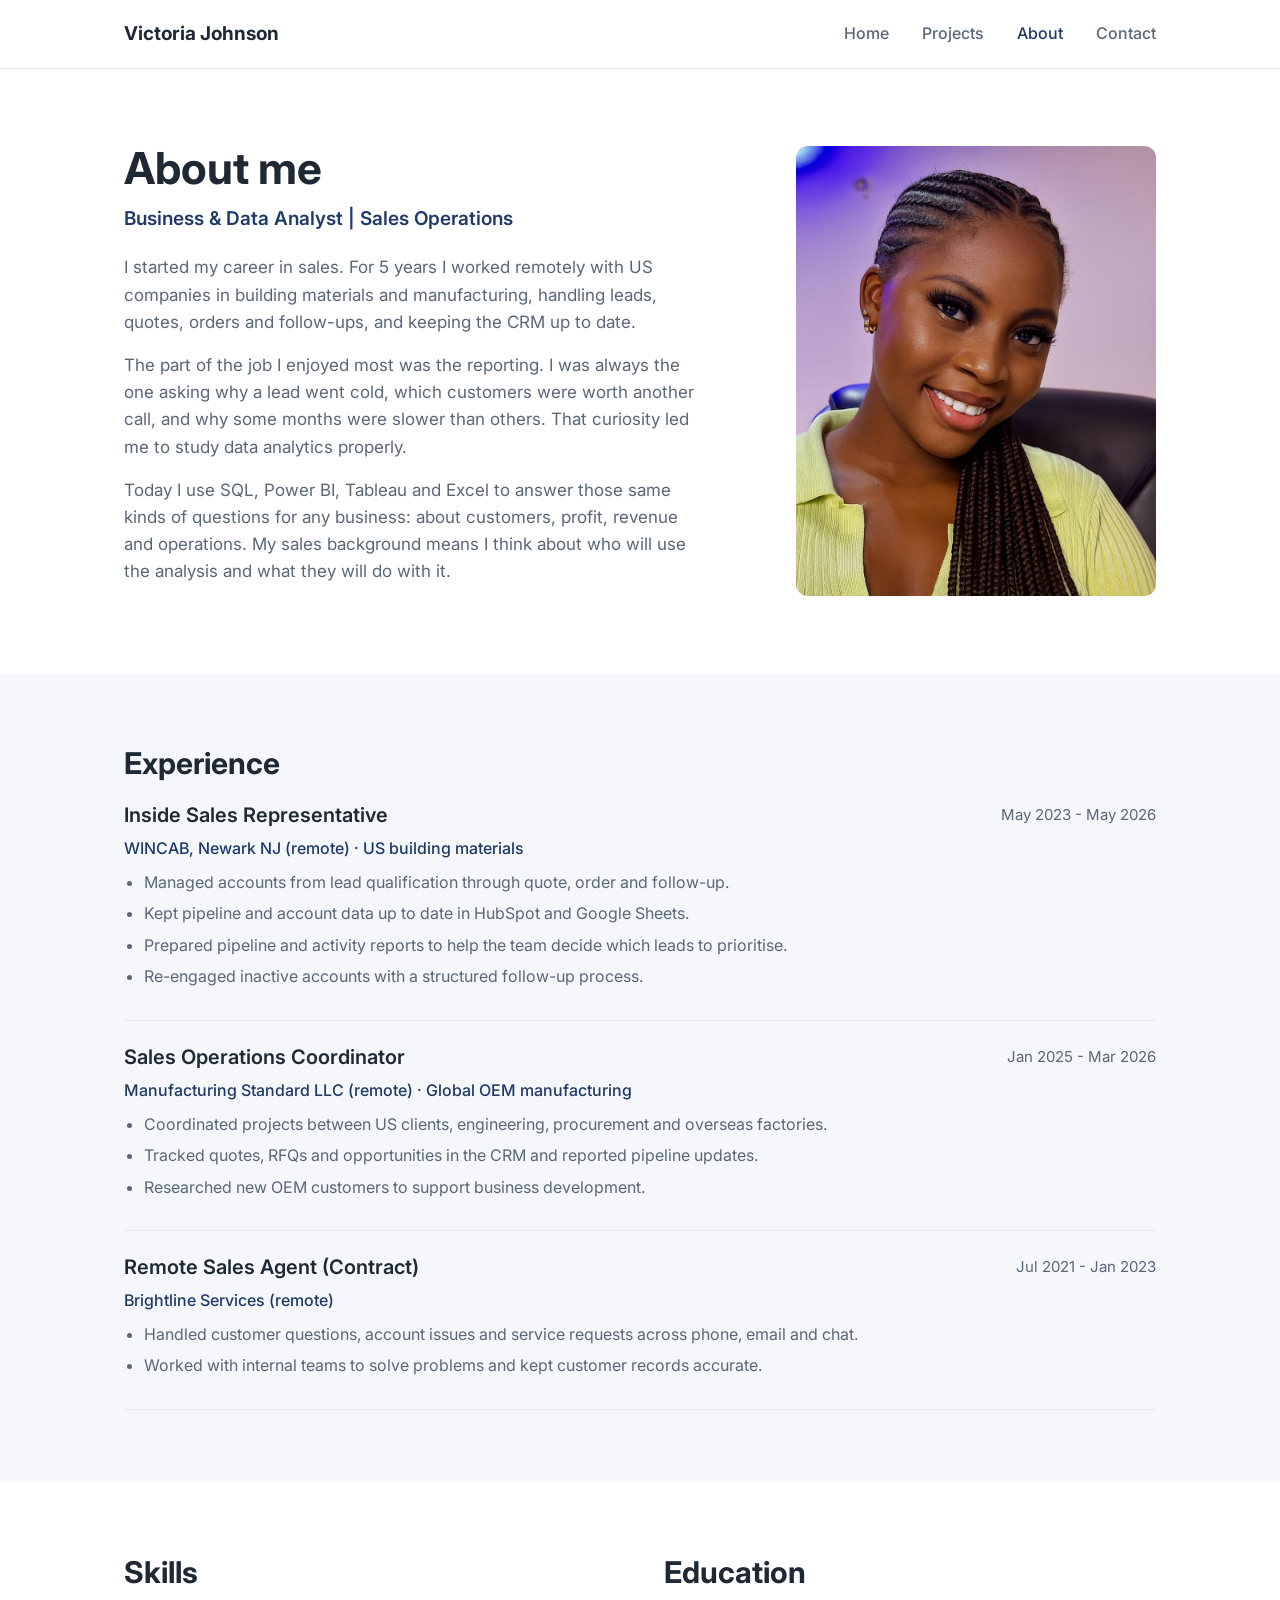
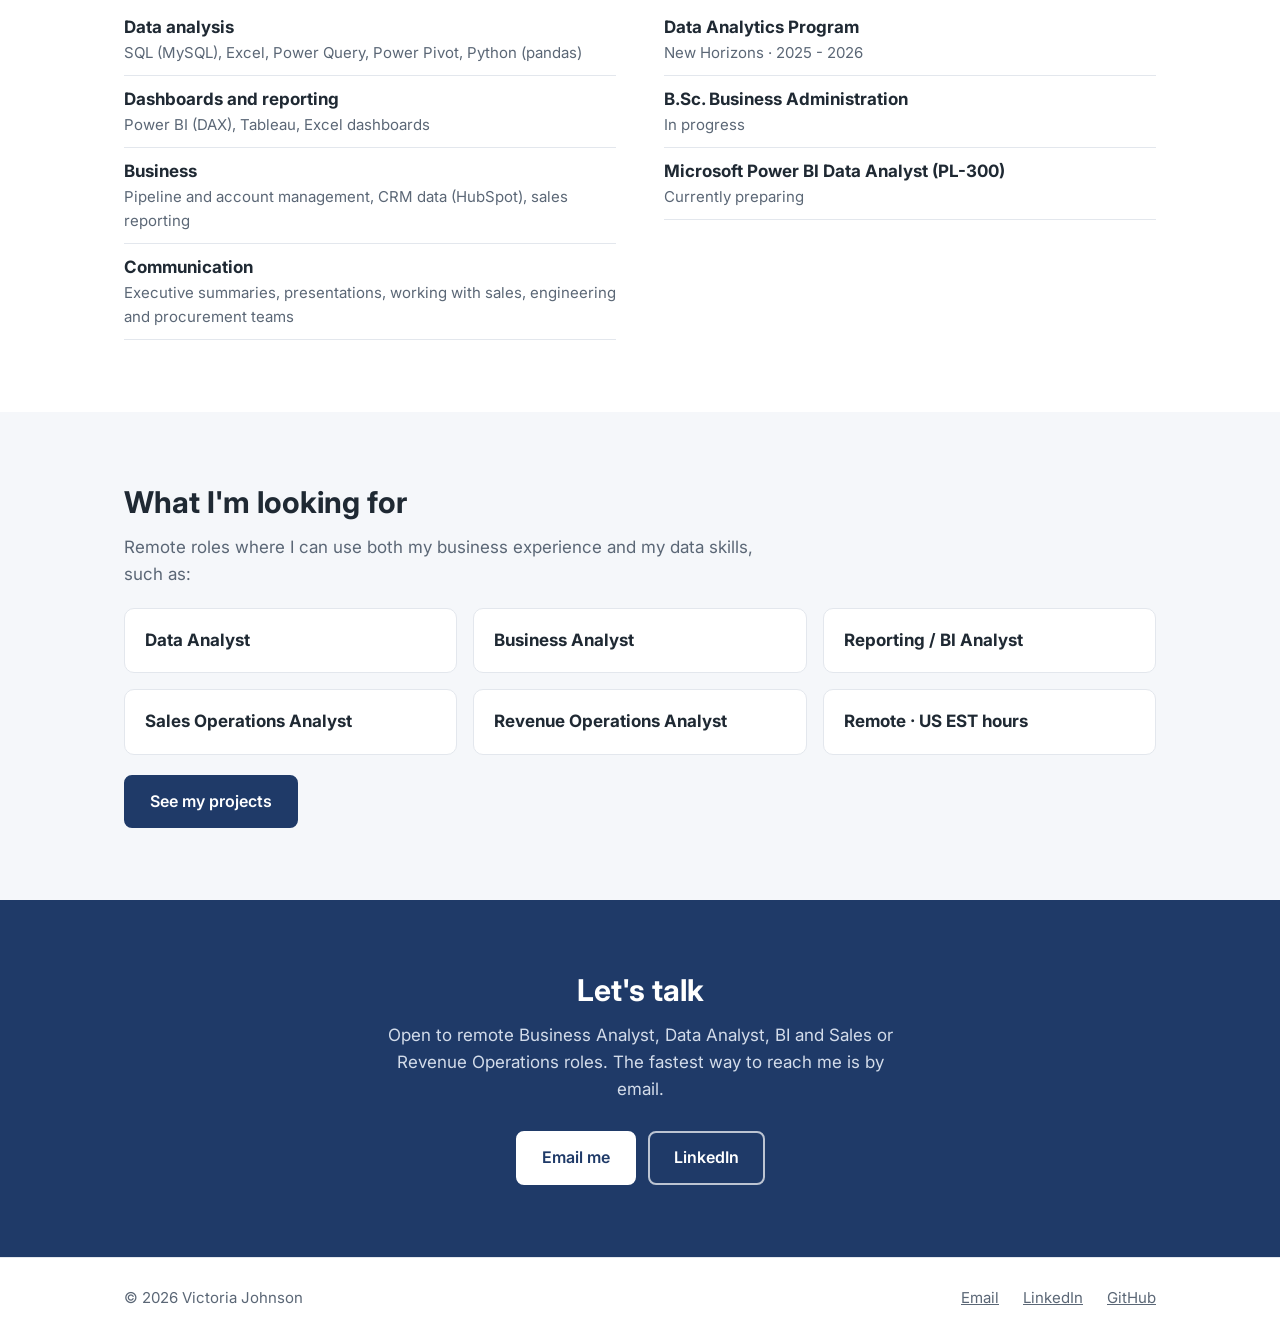
==== commit a050b260: "Add files via upload" ====
--- a/about.html
+++ b/about.html
@@ -30,7 +30,7 @@
       <p>The part of the job I enjoyed most was the reporting. I was always the one asking why a lead went cold, which customers were worth another call, and why some months were slower than others. That curiosity led me to study data analytics properly.</p>
       <p>Today I use SQL, Power BI, Tableau and Excel to answer those same kinds of questions for any business: about customers, profit, revenue and operations. My sales background means I think about who will use the analysis and what they will do with it.</p>
     </div>
-    <img src="assets/victoria-casual.jpg" alt="Victoria Johnson">
+    <img src="victoria-casual.jpg" alt="Victoria Johnson">
   </div>
 </section>
 
